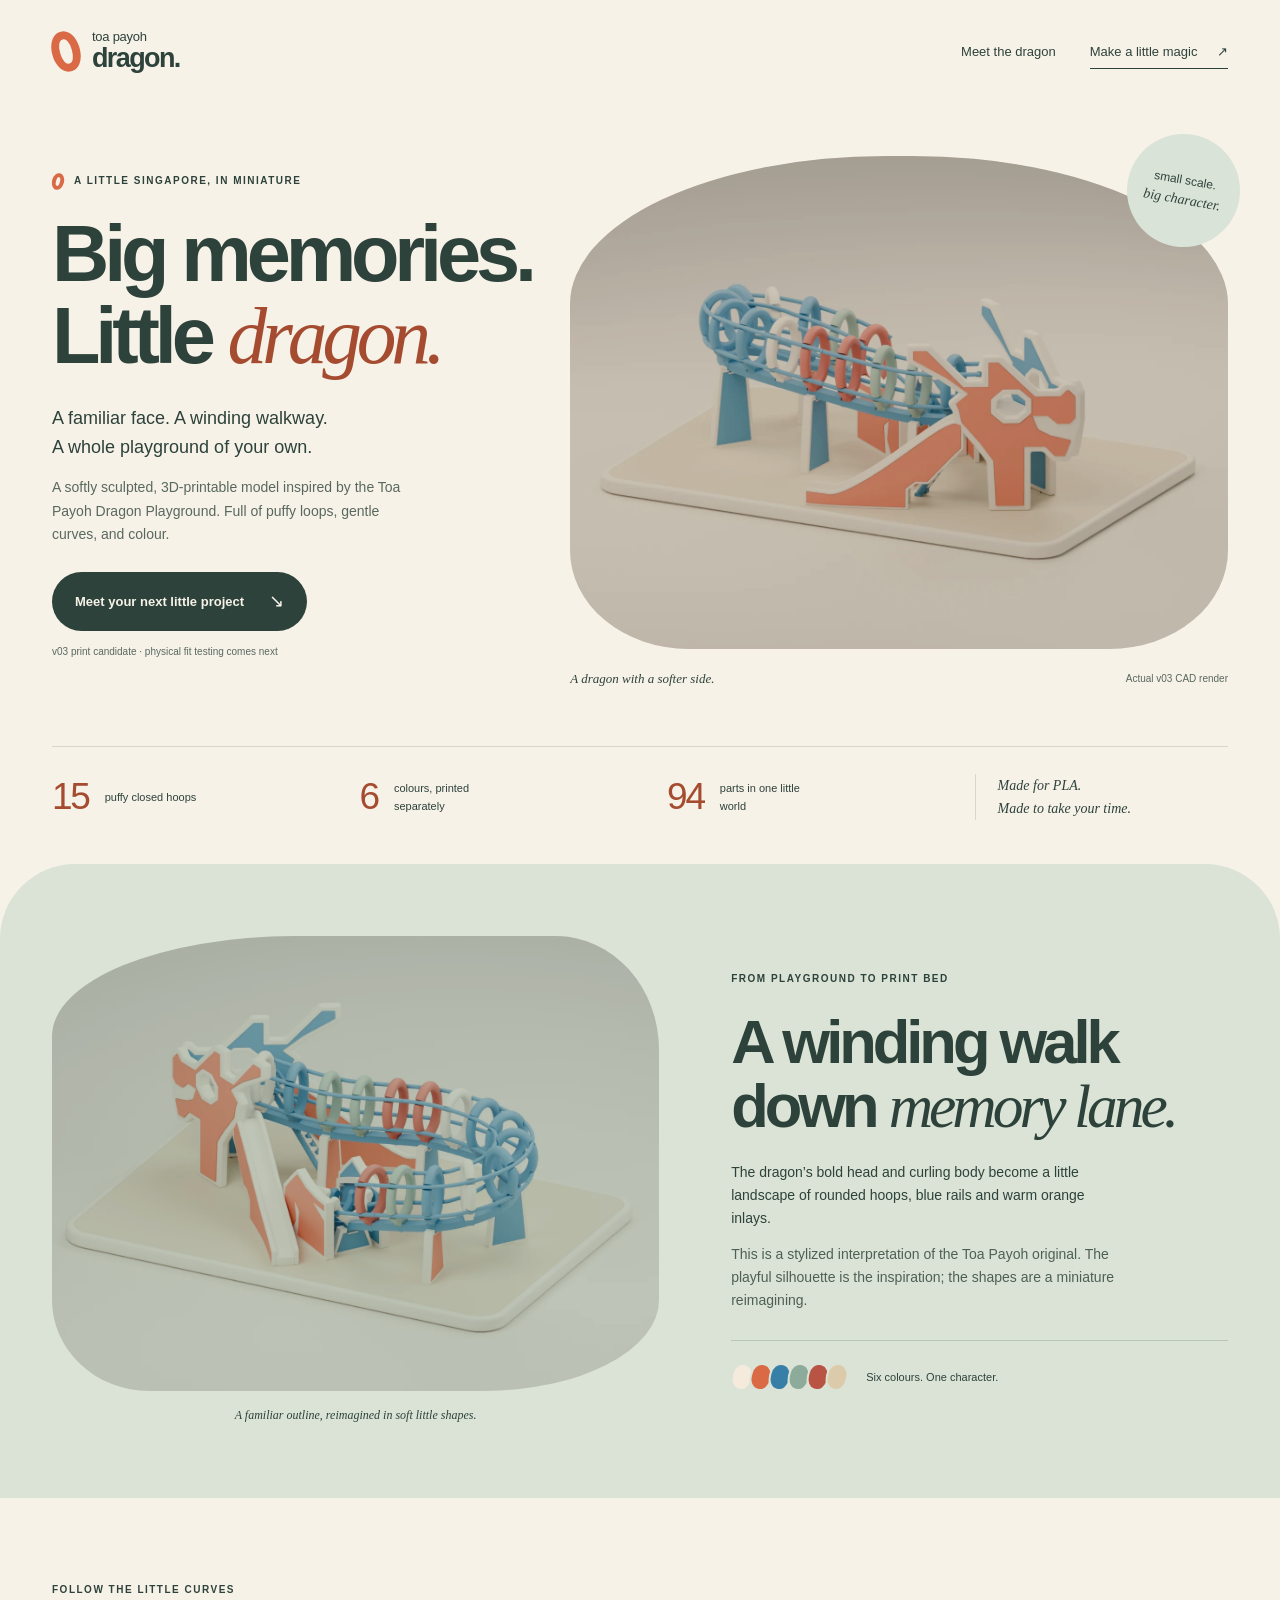
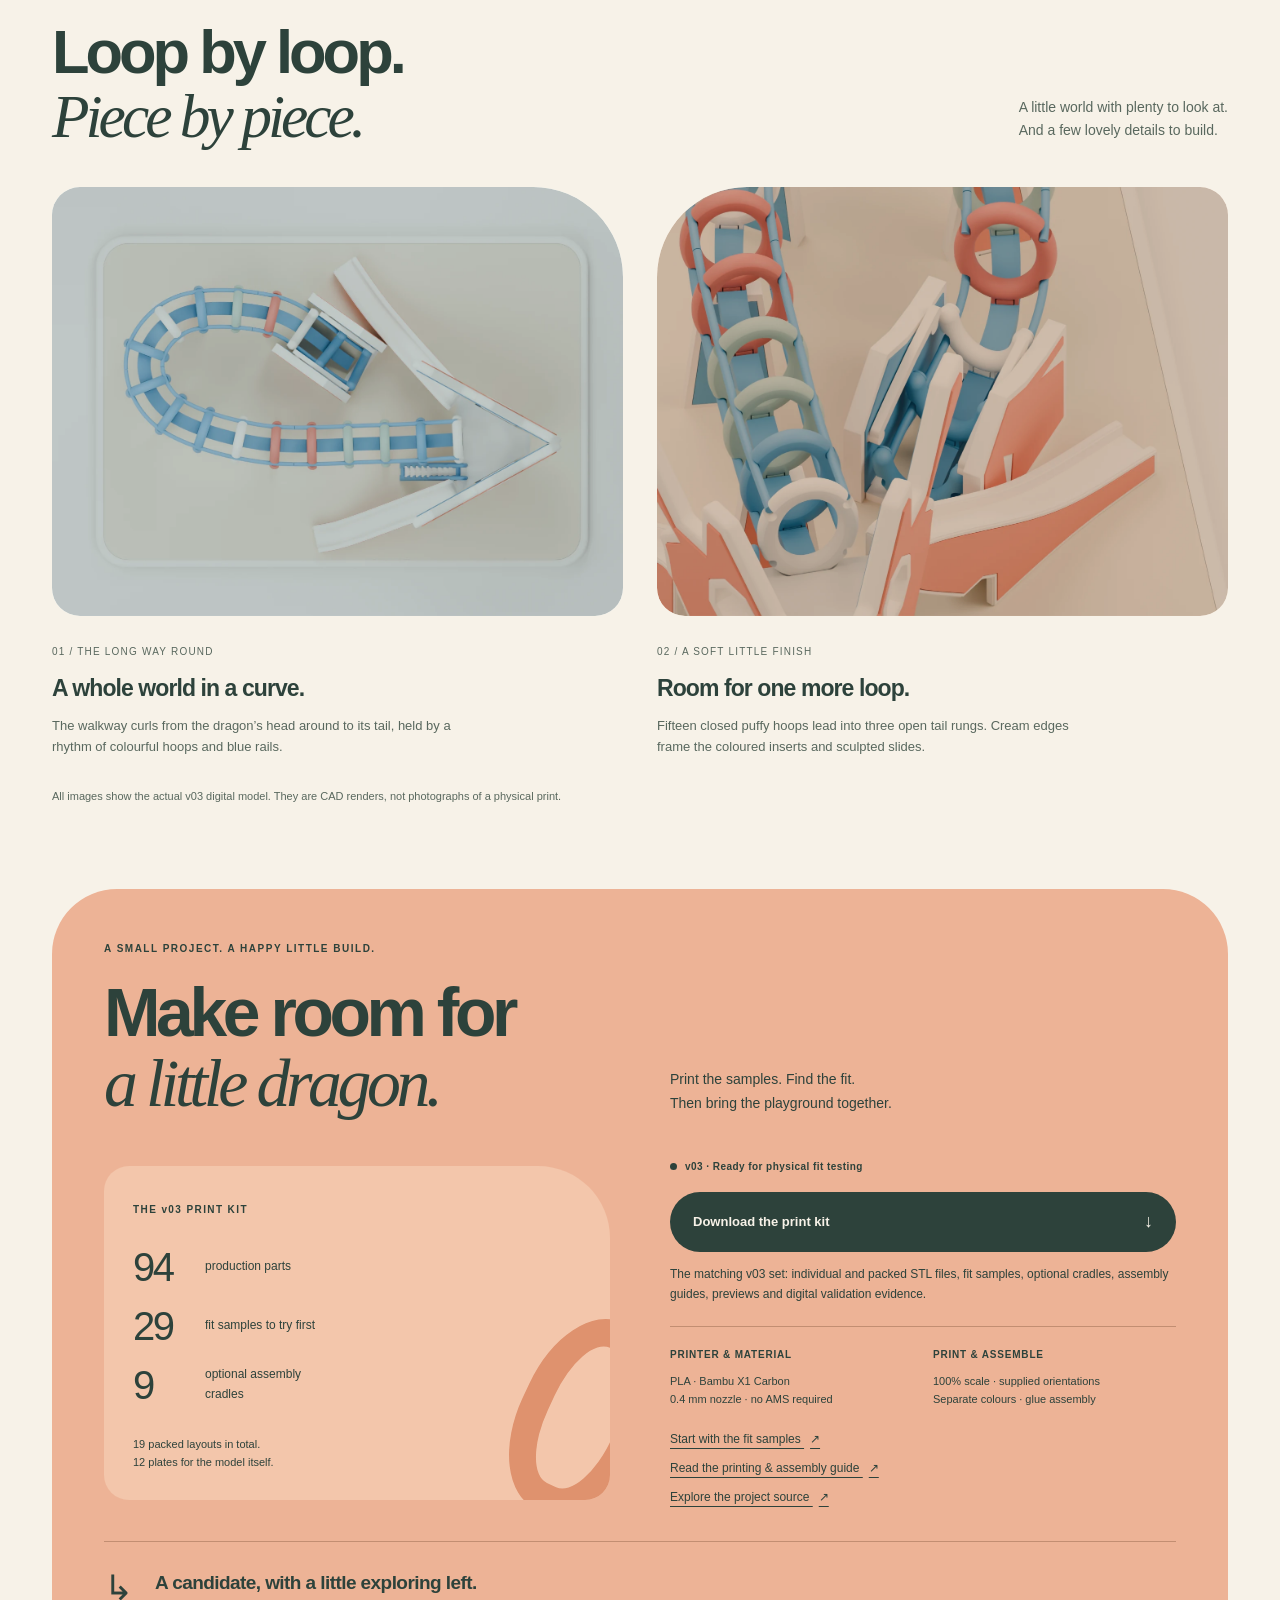
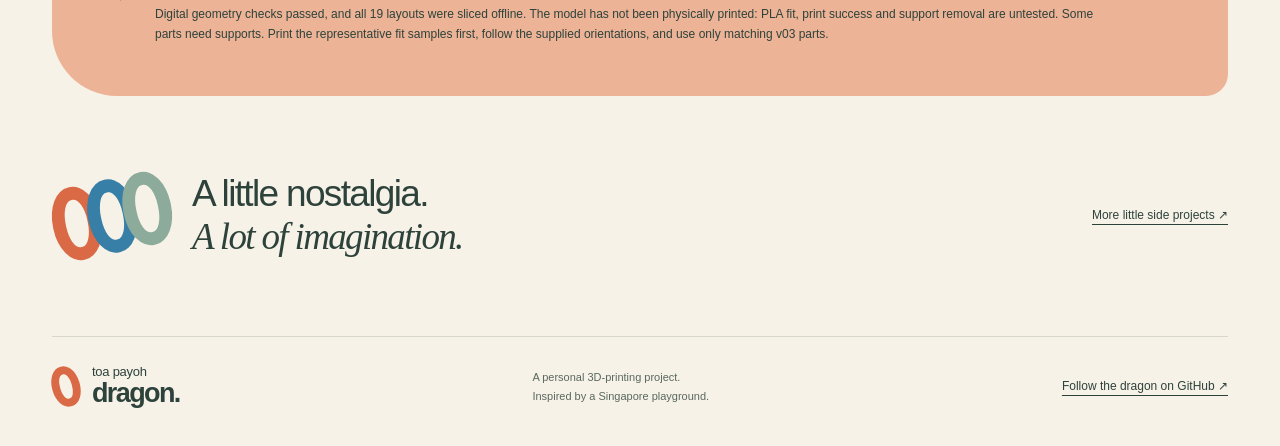
==== site/index.html @ 70fc06ee "Publish curated v03 model and project website Preserve the matching print kit and current editable s" ====
<!doctype html>
<html lang="en">
<head>
  <meta charset="utf-8">
  <meta name="viewport" content="width=device-width, initial-scale=1">
  <meta name="theme-color" content="#f7f2e8">
  <meta name="description" content="A little dragon, a whole playground. Explore a softly sculpted, 3D-printable model inspired by Singapore’s Toa Payoh Dragon Playground. v03 is ready for physical fit testing.">
  <title>Toa Payoh Dragon — A little playground of your own</title>
  <link rel="canonical" href="https://echoz.github.io/ToaPayohDragon/">
  <link rel="stylesheet" href="styles.css">
</head>
<body>
  <a class="skip-link" href="#main">Skip to content</a>
  <header class="site-header wrap">
    <a class="wordmark" href="./" aria-label="Toa Payoh Dragon home"><span class="brand-loop" aria-hidden="true"></span><span>toa payoh<br><strong>dragon.</strong></span></a>
    <nav aria-label="Main navigation"><a href="#story">Meet the dragon</a><a href="#make">Make a little magic <span aria-hidden="true">↗</span></a></nav>
  </header>
  <main id="main">
    <section class="hero wrap" aria-labelledby="hero-title">
      <div class="hero-copy">
        <p class="eyebrow"><span class="small-loop" aria-hidden="true"></span> A little Singapore, in miniature</p>
        <h1 id="hero-title">Big memories.<br>Little <em>dragon.</em></h1>
        <p class="hero-intro">A familiar face. A winding walkway.<br>A whole playground of your own.</p>
        <p class="hero-description">A softly sculpted, 3D-printable model inspired by the Toa Payoh Dragon Playground. Full of puffy loops, gentle curves, and colour.</p>
        <a class="button button-dark" href="#make">Meet your next little project <span aria-hidden="true">↘</span></a>
        <p class="candidate-note">v03 print candidate · physical fit testing comes next</p>
      </div>
      <figure class="hero-visual">
        <div class="hero-frame"><img src="assets/hero.webp" width="1400" height="1050" alt="CAD render of the miniature dragon playground, with an orange dragon head and slide, a blue walkway, and cream, orange and sage hoops" fetchpriority="high"></div>
        <span class="visual-stamp" aria-hidden="true">small scale.<br><em>big character.</em></span>
        <figcaption><span>A dragon with a softer side.</span><span>Actual v03 CAD render</span></figcaption>
      </figure>
    </section>

    <div class="project-facts wrap" aria-label="Project at a glance">
      <p><strong>15</strong><span>puffy closed hoops</span></p>
      <p><strong>6</strong><span>colours, printed separately</span></p>
      <p><strong>94</strong><span>parts in one little world</span></p>
      <p class="fact-note">Made for PLA.<br>Made to take your time.</p>
    </div>

    <section class="story-section" id="story" aria-labelledby="story-title">
      <div class="story-layout wrap">
        <figure class="story-visual"><img src="assets/opposite.webp" width="1400" height="1050" loading="lazy" alt="Opposite CAD view showing the dragon head, two slides and the curved loop walkway on its sand-coloured base"><figcaption>A familiar outline, reimagined in soft little shapes.</figcaption></figure>
        <div class="story-copy"><p class="eyebrow">From playground to print bed</p><h2 id="story-title">A winding walk<br>down <em>memory lane.</em></h2><p>The dragon’s bold head and curling body become a little landscape of rounded hoops, blue rails and warm orange inlays.</p><p>This is a stylized interpretation of the Toa Payoh original. The playful silhouette is the inspiration; the shapes are a miniature reimagining.</p><div class="colour-story"><span class="swatches" role="img" aria-label="Six kit colours: cream, orange, blue, sage, red and sand"><i></i><i></i><i></i><i></i><i></i><i></i></span><span>Six colours. One character.</span></div></div>
      </div>
    </section>

    <section class="details-section wrap" aria-labelledby="details-title">
      <div class="section-heading"><div><p class="eyebrow">Follow the little curves</p><h2 id="details-title">Loop by loop.<br><em>Piece by piece.</em></h2></div><p>A little world with plenty to look at.<br>And a few lovely details to build.</p></div>
      <div class="detail-gallery">
        <figure class="detail-view"><div class="detail-image overhead"><img src="assets/top.webp" width="1400" height="1050" loading="lazy" alt="Top-down CAD view of the complete model, showing its curling blue walkway, dragon head and two slides"></div><figcaption><span class="detail-index">01 / THE LONG WAY ROUND</span><h3>A whole world in a curve.</h3><p>The walkway curls from the dragon’s head around to its tail, held by a rhythm of colourful hoops and blue rails.</p></figcaption></figure>
        <figure class="detail-view"><div class="detail-image tail"><img src="assets/tail_detail.webp" width="1400" height="1050" loading="lazy" alt="CAD close-up of rounded closed hoops transitioning into three low open tail rungs, beside an orange slide"></div><figcaption><span class="detail-index">02 / A SOFT LITTLE FINISH</span><h3>Room for one more loop.</h3><p>Fifteen closed puffy hoops lead into three open tail rungs. Cream edges frame the coloured inserts and sculpted slides.</p></figcaption></figure>
      </div>
      <p class="gallery-note">All images show the actual v03 digital model. They are CAD renders, not photographs of a physical print.</p>
    </section>

    <section class="make-section wrap" id="make" aria-labelledby="make-title">
      <div class="make-heading"><p class="eyebrow">A small project. A happy little build.</p><h2 id="make-title">Make room for<br><em>a little dragon.</em></h2><p>Print the samples. Find the fit.<br>Then bring the playground together.</p></div>
      <div class="make-layout">
        <div class="kit-summary"><span class="kit-edition">THE v03 PRINT KIT</span><dl><div><dt>94</dt><dd>production parts</dd></div><div><dt>29</dt><dd>fit samples to try first</dd></div><div><dt>9</dt><dd>optional assembly cradles</dd></div></dl><p>19 packed layouts in total.<br>12 plates for the model itself.</p><div class="kit-loop" aria-hidden="true"></div></div>
        <div class="downloads"><p class="release-label"><span class="status-dot" aria-hidden="true"></span> v03 · Ready for physical fit testing</p><a class="button button-dark download" href="https://github.com/echoz/ToaPayohDragon/raw/refs/heads/main/exports/dragon-pla-kit-v03.zip">Download the print kit <span aria-hidden="true">↓</span></a><p class="download-description">The matching v03 set: individual and packed STL files, fit samples, optional cradles, assembly guides, previews and digital validation evidence.</p><div class="print-facts"><p><strong>Printer &amp; material</strong><span>PLA · Bambu X1 Carbon<br>0.4 mm nozzle · no AMS required</span></p><p><strong>Print &amp; assemble</strong><span>100% scale · supplied orientations<br>Separate colours · glue assembly</span></p></div><div class="guide-links"><a href="https://github.com/echoz/ToaPayohDragon/blob/main/exports/dragon-pla-kit-v03/FIT-TESTS.md">Start with the fit samples <span aria-hidden="true">↗</span></a><a href="https://github.com/echoz/ToaPayohDragon/blob/main/exports/dragon-pla-kit-v03/README.md">Read the printing &amp; assembly guide <span aria-hidden="true">↗</span></a><a href="https://github.com/echoz/ToaPayohDragon">Explore the project source <span aria-hidden="true">↗</span></a></div></div>
      </div>
      <aside class="fit-note" aria-labelledby="fit-title"><span aria-hidden="true">↳</span><div><h3 id="fit-title">A candidate, with a little exploring left.</h3><p>Digital geometry checks passed, and all 19 layouts were sliced offline. The model has not been physically printed: PLA fit, print success and support removal are untested. Some parts need supports. Print the representative fit samples first, follow the supplied orientations, and use only matching v03 parts.</p></div></aside>
    </section>

    <section class="closing wrap" aria-label="More projects"><div class="closing-loops" aria-hidden="true"><i></i><i></i><i></i></div><p>A little nostalgia.<br><em>A lot of imagination.</em></p><a href="https://echoz.github.io/side-projects/">More little side projects <span aria-hidden="true">↗</span></a></section>
  </main>
  <footer class="site-footer wrap"><a class="wordmark" href="./"><span class="brand-loop" aria-hidden="true"></span><span>toa payoh<br><strong>dragon.</strong></span></a><p>A personal 3D-printing project.<br>Inspired by a Singapore playground.</p><a href="https://github.com/echoz/ToaPayohDragon">Follow the dragon on GitHub <span aria-hidden="true">↗</span></a></footer>
</body>
</html>
---- site/styles.css ----
:root {
  --cream: #f7f2e8;
  --ink: #2d423b;
  --muted: #59685e;
  --orange: #da6946;
  --blue: #387fa7;
  --sage: #8dab9b;
  --red: #b95343;
  --sand: #dccbaa;
  --line: #d7d8c9;
  --rounded: ui-rounded, 'Arial Rounded MT Bold', 'Trebuchet MS', sans-serif;
  --body: 'Trebuchet MS', Arial, sans-serif;
}
* { box-sizing: border-box; }
html { scroll-behavior: smooth; scroll-padding-top: 28px; }
body { margin: 0; background: var(--cream); color: var(--ink); font-family: var(--body); font-size: 16px; line-height: 1.65; }
a { color: inherit; text-decoration-thickness: 1px; text-underline-offset: 5px; }
a:hover { text-decoration-thickness: 2px; }
a:focus-visible { outline: 3px solid #234f71; outline-offset: 6px; }
img { display: block; width: 100%; height: auto; }
figure, p, h1, h2, h3, dl, dd { margin: 0; }
h1, h2, h3, .wordmark { font-family: var(--rounded); }
h1, h2 { font-weight: 600; letter-spacing: -.065em; line-height: 1.04; }
h2 { font-size: clamp(40px, 4.8vw, 64px); }
em { font-family: Georgia, 'Times New Roman', serif; font-weight: 400; }
.wrap { width: min(1280px, calc(100% - 104px)); margin-inline: auto; }
.skip-link { position: absolute; top: 12px; left: 12px; padding: 10px 18px; background: var(--ink); color: white; z-index: 10; transform: translateY(-160%); }
.skip-link:focus { transform: translateY(0); }
.site-header { display: flex; justify-content: space-between; align-items: center; padding-block: 30px; }
.wordmark { display: inline-flex; gap: 12px; align-items: center; text-decoration: none; font-size: 13px; line-height: 1.1; letter-spacing: -.02em; }
.wordmark strong { font-size: 27px; letter-spacing: -.06em; }
.brand-loop { width: 28px; height: 41px; border: 8px solid var(--orange); border-radius: 48%; transform: rotate(-16deg); }
.site-header nav { display: flex; gap: 34px; align-items: center; font-size: 13px; }
.site-header nav a { text-decoration: none; }
.site-header nav a:last-child { border-bottom: 1px solid var(--ink); padding-block: 6px; }
.site-header nav span { margin-left: 16px; }
.hero { display: grid; grid-template-columns: .86fr 1.14fr; gap: 22px; align-items: center; padding-block: 40px 56px; }
.eyebrow { display: flex; gap: 10px; align-items: center; font-size: 10px; font-weight: 700; text-transform: uppercase; letter-spacing: .15em; }
.small-loop { width: 12px; height: 17px; border: 4px solid var(--orange); border-radius: 50%; transform: rotate(15deg); }
.hero h1 { font-size: clamp(52px, 6.2vw, 86px); margin-top: 23px; }
.hero h1 em { color: #a54b30; }
.hero-intro { margin-top: 26px; font-size: 18px; line-height: 1.6; }
.hero-description { font-size: 14px; color: var(--muted); margin-top: 15px; max-width: 365px; }
.button { display: inline-flex; justify-content: space-between; align-items: center; gap: 25px; min-height: 55px; border-radius: 50px; padding: 15px 23px; font-size: 13px; font-weight: 700; text-decoration: none; transition: transform .2s, background .2s; }
.button-dark { background: var(--ink); color: var(--cream); }
.button-dark:hover { background: #405d50; transform: translateY(-2px); }
.button span { font-size: 18px; font-weight: 400; }
.hero .button { margin-top: 26px; }
.candidate-note { font-size: 10px; color: var(--muted); margin-top: 13px; }
.hero-visual { position: relative; padding-top: 12px; }
.hero-frame { border-radius: 48% 48% 18% 18% / 30% 30% 20% 20%; overflow: hidden; background: #e8e0d2; }
.hero-frame img { mix-blend-mode: multiply; }
.visual-stamp { display: grid; align-content: center; position: absolute; width: 113px; height: 113px; right: -12px; top: -10px; background: #d9e3d7; border-radius: 50%; text-align: center; font-size: 12px; line-height: 1.5; transform: rotate(10deg); }
.visual-stamp em { font-size: 14px; }
.hero-visual figcaption { display: flex; justify-content: space-between; align-items: center; gap: 12px; font-size: 10px; color: var(--muted); margin-top: 19px; }
.hero-visual figcaption span:first-child { font-family: Georgia, serif; font-style: italic; font-size: 13px; color: var(--ink); }
.project-facts { display: grid; grid-template-columns: repeat(3, 1fr) .9fr; gap: 26px; border-top: 1px solid var(--line); padding-block: 27px 44px; align-items: center; }
.project-facts p { display: flex; align-items: center; gap: 16px; }
.project-facts strong { font-size: 37px; line-height: 1; font-weight: 400; letter-spacing: -.06em; color: #a54b30; }
.project-facts span { font-size: 11px; max-width: 95px; }
.project-facts .fact-note { font-family: Georgia, serif; font-style: italic; font-size: 14px; padding-left: 22px; border-left: 1px solid var(--line); }
.story-section { background: #dae3d6; padding-block: 72px; border-radius: 75px 75px 0 0; }
.story-layout { display: grid; grid-template-columns: 1.1fr .9fr; gap: 72px; align-items: center; }
.story-visual img { border-radius: 40% 17% 29% 16% / 22% 25% 20% 20%; mix-blend-mode: multiply; }
.story-visual figcaption { font-family: Georgia, serif; font-style: italic; font-size: 12px; margin-top: 15px; text-align: center; }
.story-copy h2 { margin-top: 23px; }
.story-copy > p:not(.eyebrow) { font-size: 14px; margin-top: 22px; max-width: 390px; }
.story-copy > p + p:not(.eyebrow) { margin-top: 13px; color: #4e6055; }
.colour-story { border-top: 1px solid #b6c5b4; margin-top: 28px; padding-top: 22px; display: flex; align-items: center; gap: 18px; }
.colour-story > span:last-child { font-size: 11px; }
.swatches { display: flex; padding-left: 3px; }
.swatches i { display: block; width: 22px; height: 28px; border-radius: 45%; background: #f4ebdd; margin-left: -3px; border: 2px solid #dae3d6; transform: rotate(14deg); }
.swatches i:nth-child(2) { background: var(--orange); }
.swatches i:nth-child(3) { background: var(--blue); }
.swatches i:nth-child(4) { background: var(--sage); }
.swatches i:nth-child(5) { background: var(--red); }
.swatches i:nth-child(6) { background: var(--sand); }
.details-section { padding-block: 84px; }
.section-heading { display: flex; justify-content: space-between; align-items: end; gap: 40px; }
.section-heading h2 { margin-top: 21px; }
.section-heading > p { font-size: 14px; color: var(--muted); padding-bottom: 6px; }
.detail-gallery { display: grid; grid-template-columns: 1fr 1fr; gap: 34px; margin-top: 39px; }
.detail-image { overflow: hidden; background: #dce7e8; border-radius: 28px 90px 28px 28px; }
.detail-image img { mix-blend-mode: multiply; }
.detail-image.tail { background: #ecd9c9; border-radius: 90px 28px 28px 28px; }
.detail-view figcaption { padding-top: 21px; }
.detail-index { color: var(--muted); font-size: 10px; letter-spacing: .12em; }
.detail-view h3 { font-size: 23px; letter-spacing: -.04em; margin-top: 7px; }
.detail-view p { font-size: 13px; color: var(--muted); margin-top: 7px; max-width: 440px; }
.gallery-note { font-size: 11px; color: var(--muted); margin-top: 29px; }
.make-section { background: #edb396; border-radius: 65px 65px 22px 65px; padding: 52px; }
.make-heading { display: grid; grid-template-columns: 1fr 1fr; align-items: end; gap: 20px 60px; }
.make-heading .eyebrow { grid-column: 1 / -1; }
.make-heading h2 { font-size: clamp(44px, 5.3vw, 69px); }
.make-heading > p:last-child { font-size: 14px; padding-bottom: 5px; }
.make-layout { display: grid; grid-template-columns: 1fr 1fr; gap: 60px; margin-top: 39px; align-items: center; }
.kit-summary { position: relative; overflow: hidden; padding: 29px; background: #f3c6ab; border-radius: 25px 72px 25px 25px; }
.kit-edition { font-size: 10px; letter-spacing: .14em; font-weight: 700; }
.kit-summary dl { position: relative; z-index: 1; margin-top: 22px; }
.kit-summary dl div { display: flex; align-items: center; gap: 18px; margin-top: 11px; }
.kit-summary dt { font-size: 40px; width: 54px; line-height: 1.2; letter-spacing: -.06em; }
.kit-summary dd { font-size: 12px; max-width: 125px; }
.kit-summary > p { position: relative; z-index: 1; margin-top: 26px; font-size: 11px; }
.kit-loop { position: absolute; width: 126px; height: 205px; right: -36px; bottom: -20px; border: 28px solid #df926e; border-radius: 46%; transform: rotate(25deg); }
.release-label { display: flex; gap: 8px; align-items: center; font-size: 10px; letter-spacing: .045em; font-weight: 700; }
.status-dot { display: inline-block; flex: none; width: 7px; height: 7px; background: var(--ink); border-radius: 50%; }
.download { width: 100%; margin-top: 17px; }
.download-description { font-size: 12px; margin-top: 13px; }
.print-facts { display: grid; grid-template-columns: 1fr 1fr; gap: 20px; border-top: 1px solid #c28e72; padding-top: 20px; margin-top: 22px; }
.print-facts strong { display: block; font-size: 10px; text-transform: uppercase; letter-spacing: .08em; }
.print-facts span { display: block; font-size: 11px; margin-top: 8px; }
.guide-links { display: flex; flex-direction: column; align-items: flex-start; gap: 9px; margin-top: 22px; font-size: 12px; }
.guide-links span { margin-left: 6px; }
.fit-note { display: flex; gap: 22px; margin-top: 33px; border-top: 1px solid #c28e72; padding-top: 25px; }
.fit-note > span { font-size: 35px; line-height: 1.2; }
.fit-note h3 { font-size: 19px; letter-spacing: -.03em; }
.fit-note p { font-size: 12px; margin-top: 7px; max-width: 950px; }
.closing { position: relative; display: flex; align-items: center; justify-content: space-between; gap: 35px; padding-block: 77px; padding-left: 140px; }
.closing p { font-family: var(--rounded); font-size: 37px; line-height: 1.15; letter-spacing: -.045em; }
.closing > a { font-size: 12px; }
.closing-loops { position: absolute; left: 0; top: 50%; transform: translateY(-50%) rotate(-12deg); display: flex; }
.closing-loops i { display: block; width: 48px; height: 74px; border: 13px solid var(--blue); border-radius: 48%; margin-left: -12px; }
.closing-loops i:first-child { margin-left: 0; border-color: var(--orange); }
.closing-loops i:last-child { border-color: var(--sage); }
.site-footer { display: flex; justify-content: space-between; align-items: center; gap: 30px; border-top: 1px solid var(--line); padding-block: 28px 37px; }
.site-footer p { font-size: 11px; color: var(--muted); }
.site-footer > a:last-child { font-size: 12px; }
@media (min-width: 1500px) { .hero { padding-block: 55px 68px; } }
@media (max-width: 1080px) {
  .wrap { width: calc(100% - 64px); }
  .hero { grid-template-columns: .95fr 1.05fr; gap: 24px; }
  .hero h1 { font-size: 61px; }
  .hero-intro { font-size: 16px; }
  .visual-stamp { width: 90px; height: 90px; font-size: 10px; right: -8px; top: -18px; }
  .visual-stamp em { font-size: 12px; }
  .story-layout { gap: 36px; }
  .story-copy h2 { font-size: 46px; }
  .project-facts { gap: 20px; }
  .project-facts p { gap: 11px; }
  .project-facts strong { font-size: 32px; }
  .project-facts .fact-note { padding-left: 16px; font-size: 12px; }
  .make-section { padding: 38px; }
  .make-layout { gap: 32px; }
  .print-facts { gap: 12px; }
  .print-facts span { font-size: 10px; }
  .closing { padding-left: 120px; }
  .closing p { font-size: 32px; }
}
@media (max-width: 760px) {
  .wrap { width: calc(100% - 40px); }
  .site-header { padding-block: 23px; }
  .site-header nav { font-size: 11px; }
  .site-header nav a:first-child { display: none; }
  .site-header nav span { margin-left: 7px; }
  .wordmark { gap: 9px; font-size: 11px; }
  .wordmark strong { font-size: 24px; }
  .brand-loop { width: 25px; height: 36px; border-width: 7px; }
  .hero { grid-template-columns: 1fr; padding-block: 28px 32px; gap: 35px; }
  .eyebrow { font-size: 9px; letter-spacing: .12em; }
  .hero h1 { font-size: clamp(52px, 11vw, 76px); margin-top: 21px; }
  .hero-intro { font-size: 17px; margin-top: 23px; }
  .hero-description { max-width: 450px; }
  .hero .button { margin-top: 23px; }
  .candidate-note { font-size: 10px; }
  .hero-visual { max-width: 600px; justify-self: center; width: 100%; }
  .visual-stamp { top: 0; right: 0; }
  .hero-visual figcaption { font-size: 9px; gap: 10px; }
  .hero-visual figcaption span:first-child { font-size: 12px; }
  .project-facts { grid-template-columns: 1fr 1fr; gap: 24px 16px; padding-block: 26px 34px; }
  .project-facts strong { width: 44px; font-size: 36px; }
  .project-facts span { max-width: 105px; font-size: 11px; }
  .project-facts .fact-note { padding-left: 0; border-left: 0; font-size: 13px; }
  .story-section { border-radius: 45px 45px 0 0; padding-block: 42px; }
  .story-layout { grid-template-columns: 1fr; gap: 29px; }
  .story-copy { grid-row: 1; }
  .story-copy h2 { font-size: clamp(39px, 8.6vw, 57px); margin-top: 19px; }
  .story-copy > p:not(.eyebrow) { max-width: 530px; }
  .colour-story { margin-top: 23px; padding-top: 18px; }
  .story-visual { max-width: 600px; }
  .details-section { padding-block: 51px; }
  .section-heading { display: block; }
  .section-heading h2 { font-size: 47px; margin-top: 19px; }
  .section-heading > p { margin-top: 20px; font-size: 13px; }
  .detail-gallery { grid-template-columns: 1fr; margin-top: 28px; gap: 31px; }
  .detail-view h3 { font-size: 22px; }
  .detail-view p { max-width: 550px; }
  .gallery-note { font-size: 10px; margin-top: 25px; }
  .make-section { padding: 30px 24px; border-radius: 40px 40px 15px 40px; }
  .make-heading { grid-template-columns: 1fr; gap: 17px; }
  .make-heading h2 { font-size: clamp(40px, 8.6vw, 59px); }
  .make-heading > p:last-child { font-size: 13px; }
  .make-layout { grid-template-columns: 1fr; gap: 27px; margin-top: 26px; }
  .kit-summary { padding: 23px; }
  .kit-summary dl { display: grid; grid-template-columns: repeat(3, 1fr); gap: 10px; margin-top: 18px; }
  .kit-summary dl div { display: block; margin-top: 0; }
  .kit-summary dt { font-size: 35px; }
  .kit-summary dd { font-size: 10px; margin-top: 6px; max-width: 95px; }
  .kit-summary > p { margin-top: 20px; }
  .kit-loop { width: 100px; height: 150px; border-width: 23px; }
  .print-facts span { font-size: 11px; }
  .fit-note { gap: 13px; margin-top: 27px; padding-top: 22px; }
  .fit-note > span { font-size: 28px; }
  .fit-note h3 { font-size: 17px; }
  .fit-note p { font-size: 11px; }
  .closing { display: block; padding-block: 47px; padding-left: 0; }
  .closing-loops { position: static; transform: rotate(-12deg); margin: 0 0 27px 10px; }
  .closing-loops i { width: 35px; height: 52px; border-width: 10px; margin-left: -9px; }
  .closing p { font-size: 34px; }
  .closing > a { display: inline-block; margin-top: 23px; }
  .site-footer { display: grid; grid-template-columns: 1fr 1fr; gap: 24px 14px; padding-block: 27px; }
  .site-footer p { text-align: right; font-size: 10px; }
  .site-footer > a:last-child { grid-column: 1 / -1; font-size: 11px; }
}
@media (max-width: 360px) {
  .wrap { width: calc(100% - 32px); }
  .site-header nav { font-size: 10px; }
  .hero h1 { font-size: 49px; }
  .hero-visual figcaption { display: block; }
  .hero-visual figcaption span { display: block; margin-top: 3px; }
  .make-section { padding: 27px 20px; }
  .kit-summary { padding: 20px; }
  .print-facts { grid-template-columns: 1fr; gap: 17px; }
  .release-label { font-size: 9px; }
  .download { font-size: 12px; padding-inline: 19px; }
}
@media (prefers-reduced-motion: reduce) {
  html { scroll-behavior: auto; }
  .button { transition: none; }
  .button-dark:hover { transform: none; }
}
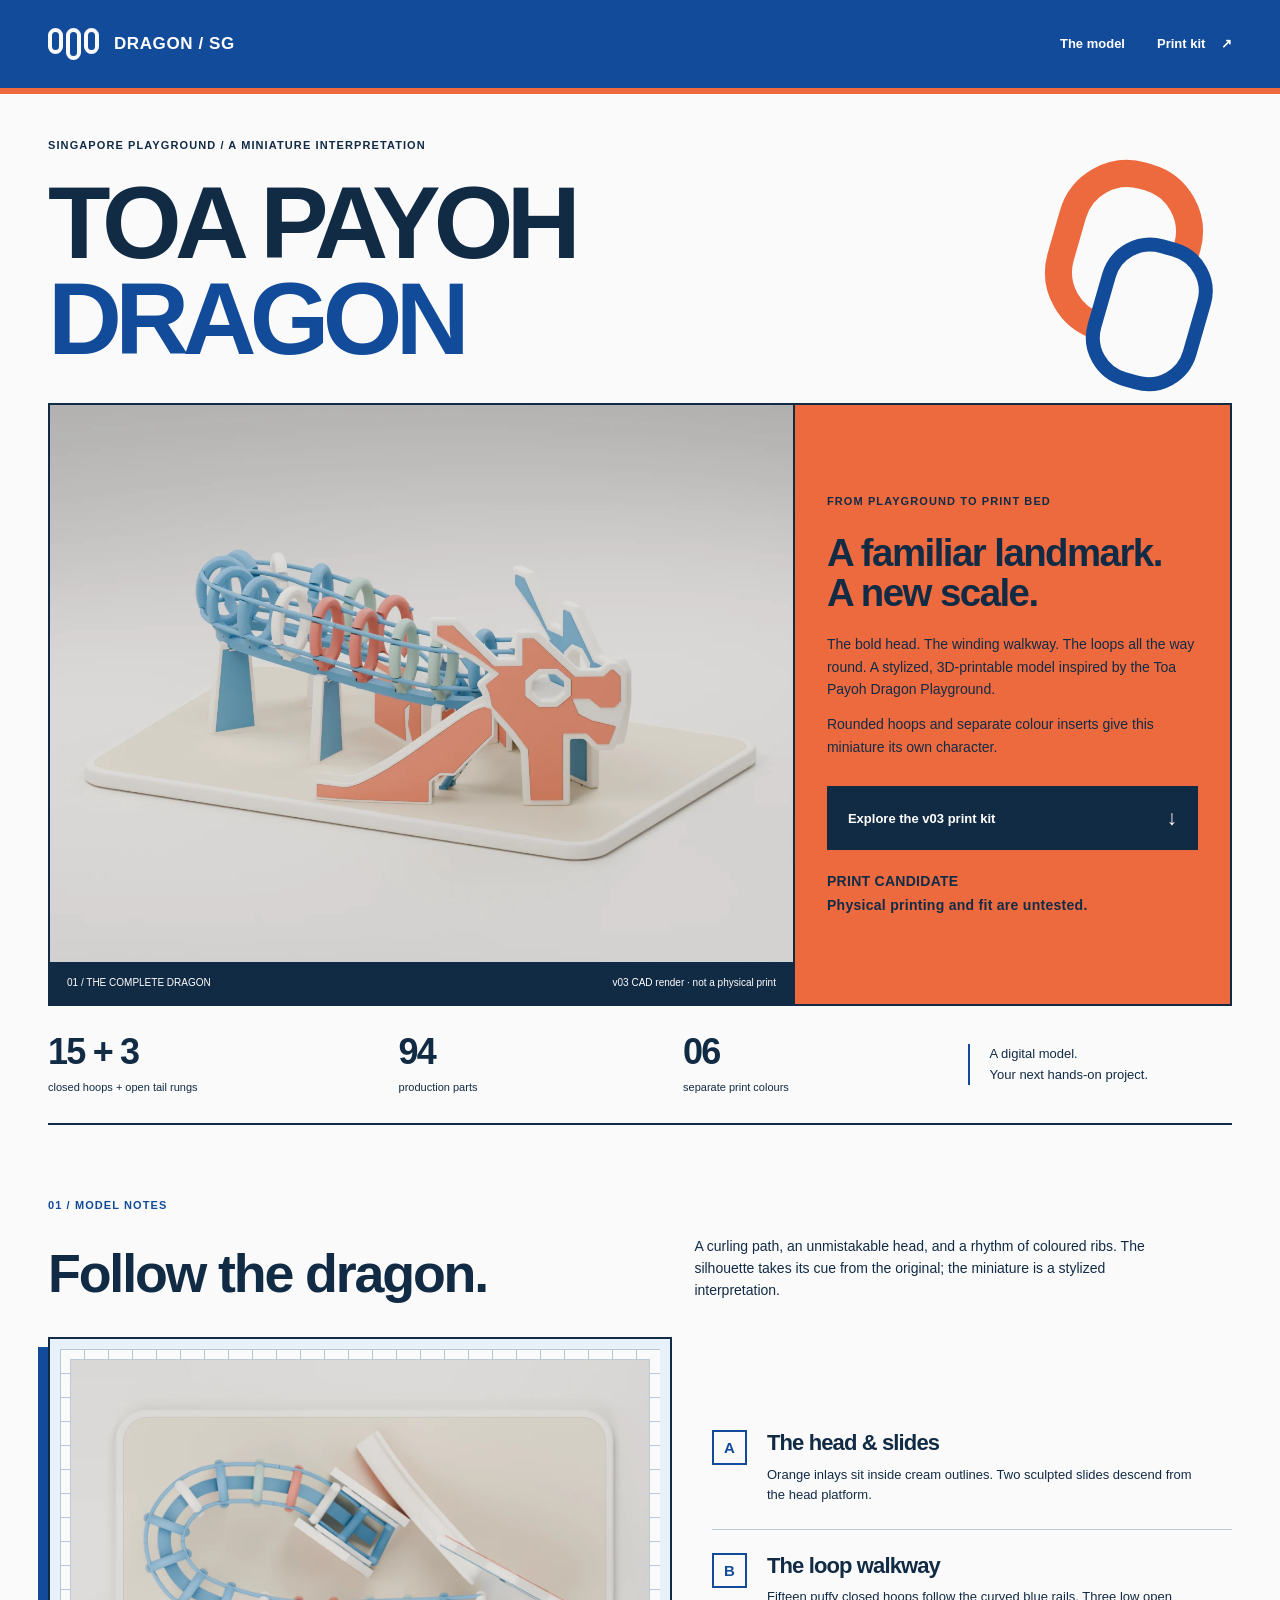
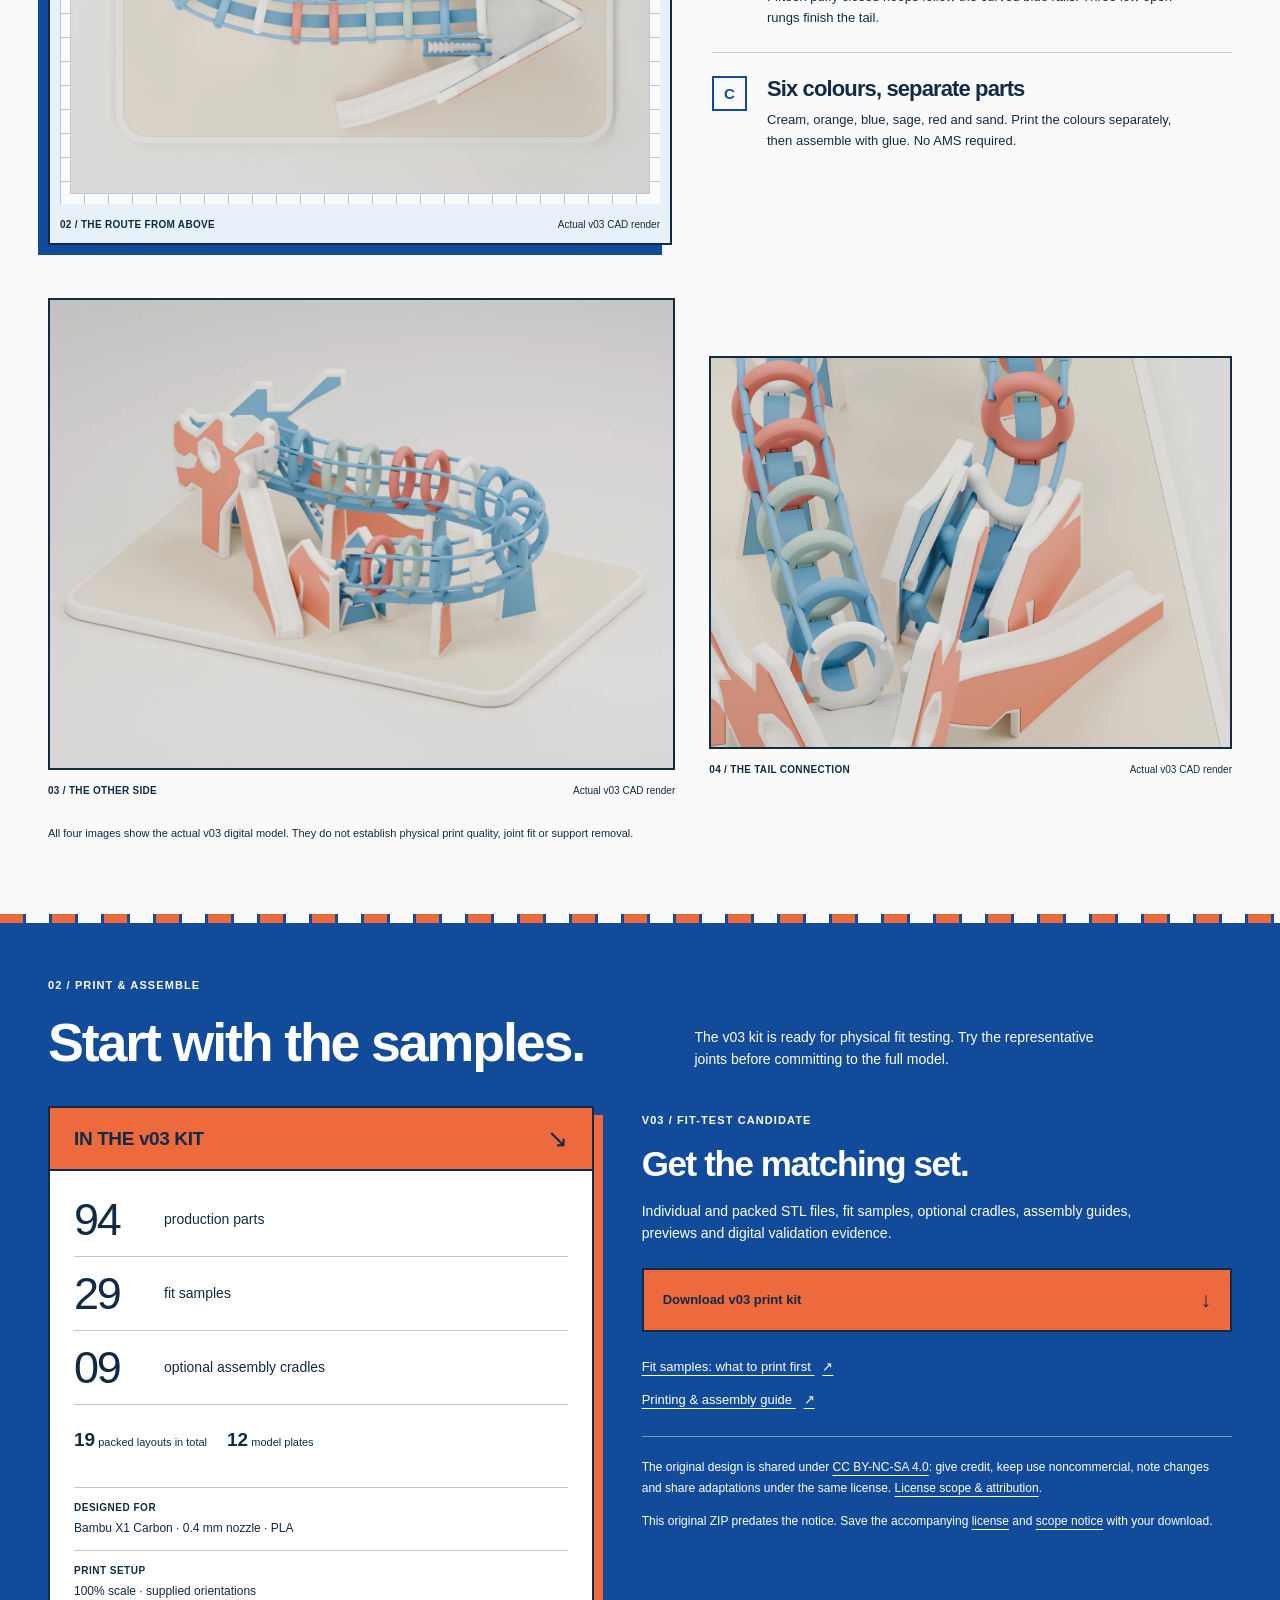
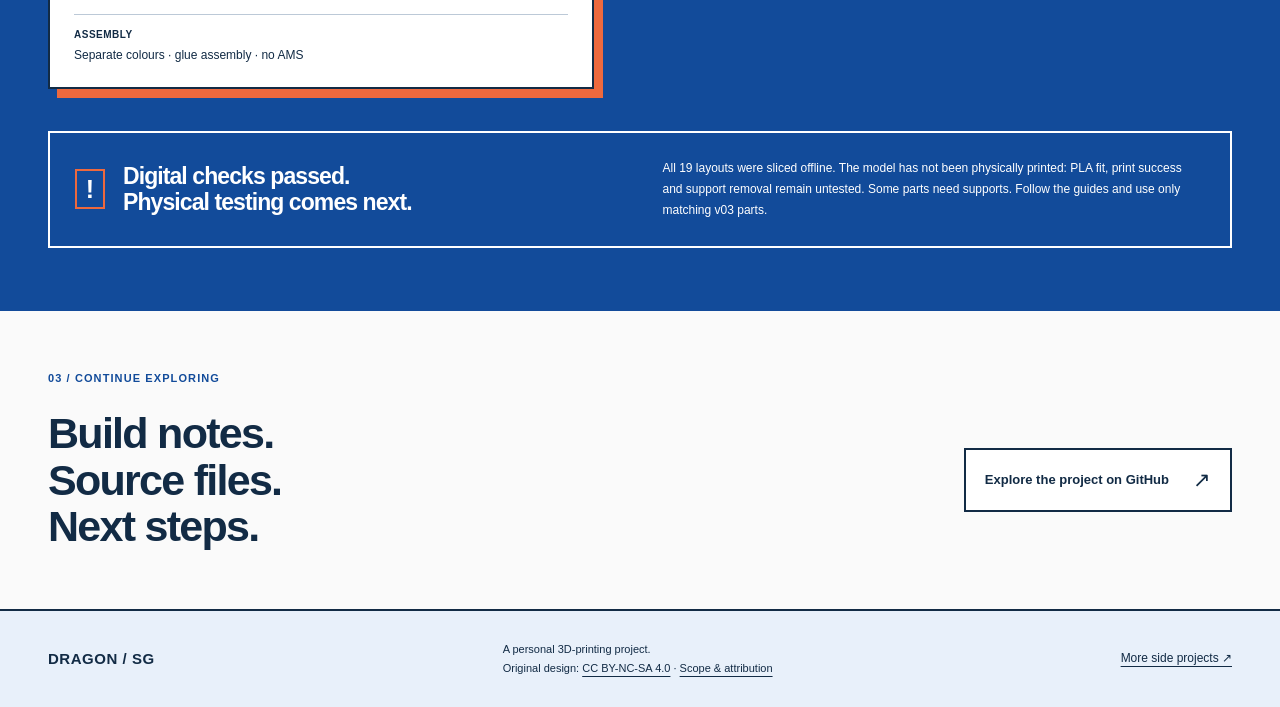
==== commit 00c6ca50: "Give Dragon a playground identity and Perch's design license Co-authored-by: Codex <codex@openai.com" ====
--- a/site/index.html
+++ b/site/index.html
@@ -3,69 +3,50 @@
 <head>
   <meta charset="utf-8">
   <meta name="viewport" content="width=device-width, initial-scale=1">
-  <meta name="theme-color" content="#f7f2e8">
-  <meta name="description" content="A little dragon, a whole playground. Explore a softly sculpted, 3D-printable model inspired by Singapore’s Toa Payoh Dragon Playground. v03 is ready for physical fit testing.">
-  <title>Toa Payoh Dragon — A little playground of your own</title>
+  <meta name="theme-color" content="#124b9a">
+  <meta name="description" content="Toa Payoh Dragon: a 3D-printable miniature inspired by Singapore’s dragon playground. Explore the actual v03 CAD model and download the candidate kit for physical fit testing.">
+  <title>Toa Payoh Dragon — The playground, in miniature</title>
   <link rel="canonical" href="https://echoz.github.io/ToaPayohDragon/">
   <link rel="stylesheet" href="styles.css">
 </head>
 <body>
   <a class="skip-link" href="#main">Skip to content</a>
-  <header class="site-header wrap">
-    <a class="wordmark" href="./" aria-label="Toa Payoh Dragon home"><span class="brand-loop" aria-hidden="true"></span><span>toa payoh<br><strong>dragon.</strong></span></a>
-    <nav aria-label="Main navigation"><a href="#story">Meet the dragon</a><a href="#make">Make a little magic <span aria-hidden="true">↗</span></a></nav>
+  <header class="site-header">
+    <div class="wrap header-inner">
+      <a class="wordmark" href="./" aria-label="Toa Payoh Dragon home"><span class="brand-ribs" aria-hidden="true"><i></i><i></i><i></i></span> DRAGON / SG</a>
+      <nav aria-label="Main navigation"><a href="#model">The model</a><a href="#print">Print kit <span aria-hidden="true">↗</span></a></nav>
+    </div>
   </header>
   <main id="main">
     <section class="hero wrap" aria-labelledby="hero-title">
-      <div class="hero-copy">
-        <p class="eyebrow"><span class="small-loop" aria-hidden="true"></span> A little Singapore, in miniature</p>
-        <h1 id="hero-title">Big memories.<br>Little <em>dragon.</em></h1>
-        <p class="hero-intro">A familiar face. A winding walkway.<br>A whole playground of your own.</p>
-        <p class="hero-description">A softly sculpted, 3D-printable model inspired by the Toa Payoh Dragon Playground. Full of puffy loops, gentle curves, and colour.</p>
-        <a class="button button-dark" href="#make">Meet your next little project <span aria-hidden="true">↘</span></a>
-        <p class="candidate-note">v03 print candidate · physical fit testing comes next</p>
+      <div class="title-board"><div><p class="eyebrow">Singapore playground / A miniature interpretation</p><h1 id="hero-title">TOA PAYOH<br><span>DRAGON</span></h1></div><div class="title-loop" aria-hidden="true"></div></div>
+      <div class="hero-layout">
+        <figure class="hero-view"><img src="assets/hero.webp" width="1400" height="1050" alt="Actual CAD render of the miniature dragon playground with an orange dragon head and slide, blue rails and a curved body of colourful hoops" fetchpriority="high"><figcaption><span>01 / THE COMPLETE DRAGON</span><span>v03 CAD render · not a physical print</span></figcaption></figure>
+        <div class="intro-board"><p class="eyebrow">From playground to print bed</p><h2>A familiar landmark.<br>A new scale.</h2><p>The bold head. The winding walkway. The loops all the way round. A stylized, 3D-printable model inspired by the Toa Payoh Dragon Playground.</p><p>Rounded hoops and separate colour inserts give this miniature its own character.</p><a class="button button-ink" href="#print">Explore the v03 print kit <span aria-hidden="true">↓</span></a><p class="candidate-label">PRINT CANDIDATE<br>Physical printing and fit are untested.</p></div>
       </div>
-      <figure class="hero-visual">
-        <div class="hero-frame"><img src="assets/hero.webp" width="1400" height="1050" alt="CAD render of the miniature dragon playground, with an orange dragon head and slide, a blue walkway, and cream, orange and sage hoops" fetchpriority="high"></div>
-        <span class="visual-stamp" aria-hidden="true">small scale.<br><em>big character.</em></span>
-        <figcaption><span>A dragon with a softer side.</span><span>Actual v03 CAD render</span></figcaption>
-      </figure>
+      <div class="facts-strip" aria-label="Model at a glance"><p><strong>15 + 3</strong><span>closed hoops + open tail rungs</span></p><p><strong>94</strong><span>production parts</span></p><p><strong>06</strong><span>separate print colours</span></p><p class="facts-caption">A digital model.<br>Your next hands-on project.</p></div>
     </section>
 
-    <div class="project-facts wrap" aria-label="Project at a glance">
-      <p><strong>15</strong><span>puffy closed hoops</span></p>
-      <p><strong>6</strong><span>colours, printed separately</span></p>
-      <p><strong>94</strong><span>parts in one little world</span></p>
-      <p class="fact-note">Made for PLA.<br>Made to take your time.</p>
-    </div>
+    <section class="model-section wrap" id="model" aria-labelledby="model-title">
+      <div class="section-heading"><p class="section-number">01 / MODEL NOTES</p><h2 id="model-title">Follow the dragon.</h2><p>A curling path, an unmistakable head, and a rhythm of coloured ribs. The silhouette takes its cue from the original; the miniature is a stylized interpretation.</p></div>
+      <div class="model-layout">
+        <figure class="plan-view"><div class="image-grid"><img src="assets/top.webp" width="1400" height="1050" loading="lazy" alt="Top-down CAD view showing the blue walkway curling around the base between the dragon head, two slides and tail"></div><figcaption>02 / THE ROUTE FROM ABOVE <span>Actual v03 CAD render</span></figcaption></figure>
+        <div class="model-notes"><article><span class="note-number">A</span><div><h3>The head &amp; slides</h3><p>Orange inlays sit inside cream outlines. Two sculpted slides descend from the head platform.</p></div></article><article><span class="note-number">B</span><div><h3>The loop walkway</h3><p>Fifteen puffy closed hoops follow the curved blue rails. Three low open rungs finish the tail.</p></div></article><article><span class="note-number">C</span><div><h3>Six colours, separate parts</h3><p>Cream, orange, blue, sage, red and sand. Print the colours separately, then assemble with glue. No AMS required.</p></div></article></div>
+      </div>
+      <div class="detail-gallery"><figure class="opposite-view"><img src="assets/opposite.webp" width="1400" height="1050" loading="lazy" alt="Opposite CAD view of the assembled model showing its dragon head, slides, piers and curling hoop walkway"><figcaption>03 / THE OTHER SIDE <span>Actual v03 CAD render</span></figcaption></figure><figure class="tail-view"><img src="assets/tail_detail.webp" width="1400" height="1050" loading="lazy" alt="CAD close-up showing the colourful closed hoops, open tail rungs, rails and slide"><figcaption>04 / THE TAIL CONNECTION <span>Actual v03 CAD render</span></figcaption></figure></div>
+      <p class="image-note">All four images show the actual v03 digital model. They do not establish physical print quality, joint fit or support removal.</p>
+    </section>
 
-    <section class="story-section" id="story" aria-labelledby="story-title">
-      <div class="story-layout wrap">
-        <figure class="story-visual"><img src="assets/opposite.webp" width="1400" height="1050" loading="lazy" alt="Opposite CAD view showing the dragon head, two slides and the curved loop walkway on its sand-coloured base"><figcaption>A familiar outline, reimagined in soft little shapes.</figcaption></figure>
-        <div class="story-copy"><p class="eyebrow">From playground to print bed</p><h2 id="story-title">A winding walk<br>down <em>memory lane.</em></h2><p>The dragon’s bold head and curling body become a little landscape of rounded hoops, blue rails and warm orange inlays.</p><p>This is a stylized interpretation of the Toa Payoh original. The playful silhouette is the inspiration; the shapes are a miniature reimagining.</p><div class="colour-story"><span class="swatches" role="img" aria-label="Six kit colours: cream, orange, blue, sage, red and sand"><i></i><i></i><i></i><i></i><i></i><i></i></span><span>Six colours. One character.</span></div></div>
+    <section class="print-section" id="print" aria-labelledby="print-title">
+      <div class="wrap"><div class="print-heading"><p class="section-number">02 / PRINT &amp; ASSEMBLE</p><h2 id="print-title">Start with the samples.</h2><p>The v03 kit is ready for physical fit testing. Try the representative joints before committing to the full model.</p></div>
+        <div class="print-layout"><div class="kit-board"><div class="kit-board-heading"><h3>IN THE v03 KIT</h3><span aria-hidden="true">↘</span></div><dl class="kit-counts"><div><dt>94</dt><dd>production parts</dd></div><div><dt>29</dt><dd>fit samples</dd></div><div><dt>09</dt><dd>optional assembly cradles</dd></div></dl><div class="plate-counts"><p><strong>19</strong> packed layouts in total</p><p><strong>12</strong> model plates</p></div><dl class="print-specs"><div><dt>Designed for</dt><dd>Bambu X1 Carbon · 0.4 mm nozzle · PLA</dd></div><div><dt>Print setup</dt><dd>100% scale · supplied orientations</dd></div><div><dt>Assembly</dt><dd>Separate colours · glue assembly · no AMS</dd></div></dl></div>
+          <div class="download-board"><p class="eyebrow">v03 / FIT-TEST CANDIDATE</p><h3>Get the matching set.</h3><p>Individual and packed STL files, fit samples, optional cradles, assembly guides, previews and digital validation evidence.</p><a class="button button-orange" href="https://github.com/echoz/ToaPayohDragon/raw/refs/heads/main/exports/dragon-pla-kit-v03.zip">Download v03 print kit <span aria-hidden="true">↓</span></a><div class="guide-links"><a href="https://github.com/echoz/ToaPayohDragon/blob/main/exports/dragon-pla-kit-v03/FIT-TESTS.md">Fit samples: what to print first <span aria-hidden="true">↗</span></a><a href="https://github.com/echoz/ToaPayohDragon/blob/main/exports/dragon-pla-kit-v03/README.md">Printing &amp; assembly guide <span aria-hidden="true">↗</span></a></div><div class="license-note"><p>The original design is shared under <a rel="license" href="https://creativecommons.org/licenses/by-nc-sa/4.0/">CC BY-NC-SA 4.0</a>: give credit, keep use noncommercial, note changes and share adaptations under the same license. <a href="https://github.com/echoz/ToaPayohDragon/blob/main/LICENSE-SCOPE.md">License scope &amp; attribution</a>.</p><p>This original ZIP predates the notice. Save the accompanying <a href="https://github.com/echoz/ToaPayohDragon/raw/refs/heads/main/LICENSE.txt">license</a> and <a href="https://github.com/echoz/ToaPayohDragon/raw/refs/heads/main/LICENSE-SCOPE.md">scope notice</a> with your download.</p></div></div>
+        </div>
+        <aside class="status-board" aria-labelledby="status-title"><div><span class="status-mark" aria-hidden="true">!</span><h3 id="status-title">Digital checks passed.<br>Physical testing comes next.</h3></div><p>All 19 layouts were sliced offline. The model has not been physically printed: PLA fit, print success and support removal remain untested. Some parts need supports. Follow the guides and use only matching v03 parts.</p></aside>
       </div>
     </section>
-
-    <section class="details-section wrap" aria-labelledby="details-title">
-      <div class="section-heading"><div><p class="eyebrow">Follow the little curves</p><h2 id="details-title">Loop by loop.<br><em>Piece by piece.</em></h2></div><p>A little world with plenty to look at.<br>And a few lovely details to build.</p></div>
-      <div class="detail-gallery">
-        <figure class="detail-view"><div class="detail-image overhead"><img src="assets/top.webp" width="1400" height="1050" loading="lazy" alt="Top-down CAD view of the complete model, showing its curling blue walkway, dragon head and two slides"></div><figcaption><span class="detail-index">01 / THE LONG WAY ROUND</span><h3>A whole world in a curve.</h3><p>The walkway curls from the dragon’s head around to its tail, held by a rhythm of colourful hoops and blue rails.</p></figcaption></figure>
-        <figure class="detail-view"><div class="detail-image tail"><img src="assets/tail_detail.webp" width="1400" height="1050" loading="lazy" alt="CAD close-up of rounded closed hoops transitioning into three low open tail rungs, beside an orange slide"></div><figcaption><span class="detail-index">02 / A SOFT LITTLE FINISH</span><h3>Room for one more loop.</h3><p>Fifteen closed puffy hoops lead into three open tail rungs. Cream edges frame the coloured inserts and sculpted slides.</p></figcaption></figure>
-      </div>
-      <p class="gallery-note">All images show the actual v03 digital model. They are CAD renders, not photographs of a physical print.</p>
-    </section>
-
-    <section class="make-section wrap" id="make" aria-labelledby="make-title">
-      <div class="make-heading"><p class="eyebrow">A small project. A happy little build.</p><h2 id="make-title">Make room for<br><em>a little dragon.</em></h2><p>Print the samples. Find the fit.<br>Then bring the playground together.</p></div>
-      <div class="make-layout">
-        <div class="kit-summary"><span class="kit-edition">THE v03 PRINT KIT</span><dl><div><dt>94</dt><dd>production parts</dd></div><div><dt>29</dt><dd>fit samples to try first</dd></div><div><dt>9</dt><dd>optional assembly cradles</dd></div></dl><p>19 packed layouts in total.<br>12 plates for the model itself.</p><div class="kit-loop" aria-hidden="true"></div></div>
-        <div class="downloads"><p class="release-label"><span class="status-dot" aria-hidden="true"></span> v03 · Ready for physical fit testing</p><a class="button button-dark download" href="https://github.com/echoz/ToaPayohDragon/raw/refs/heads/main/exports/dragon-pla-kit-v03.zip">Download the print kit <span aria-hidden="true">↓</span></a><p class="download-description">The matching v03 set: individual and packed STL files, fit samples, optional cradles, assembly guides, previews and digital validation evidence.</p><div class="print-facts"><p><strong>Printer &amp; material</strong><span>PLA · Bambu X1 Carbon<br>0.4 mm nozzle · no AMS required</span></p><p><strong>Print &amp; assemble</strong><span>100% scale · supplied orientations<br>Separate colours · glue assembly</span></p></div><div class="guide-links"><a href="https://github.com/echoz/ToaPayohDragon/blob/main/exports/dragon-pla-kit-v03/FIT-TESTS.md">Start with the fit samples <span aria-hidden="true">↗</span></a><a href="https://github.com/echoz/ToaPayohDragon/blob/main/exports/dragon-pla-kit-v03/README.md">Read the printing &amp; assembly guide <span aria-hidden="true">↗</span></a><a href="https://github.com/echoz/ToaPayohDragon">Explore the project source <span aria-hidden="true">↗</span></a></div></div>
-      </div>
-      <aside class="fit-note" aria-labelledby="fit-title"><span aria-hidden="true">↳</span><div><h3 id="fit-title">A candidate, with a little exploring left.</h3><p>Digital geometry checks passed, and all 19 layouts were sliced offline. The model has not been physically printed: PLA fit, print success and support removal are untested. Some parts need supports. Print the representative fit samples first, follow the supplied orientations, and use only matching v03 parts.</p></div></aside>
-    </section>
-
-    <section class="closing wrap" aria-label="More projects"><div class="closing-loops" aria-hidden="true"><i></i><i></i><i></i></div><p>A little nostalgia.<br><em>A lot of imagination.</em></p><a href="https://echoz.github.io/side-projects/">More little side projects <span aria-hidden="true">↗</span></a></section>
+    <section class="source-section wrap" aria-label="Project source"><p class="section-number">03 / CONTINUE EXPLORING</p><div><h2>Build notes.<br>Source files.<br>Next steps.</h2><a class="button button-outline" href="https://github.com/echoz/ToaPayohDragon">Explore the project on GitHub <span aria-hidden="true">↗</span></a></div></section>
   </main>
-  <footer class="site-footer wrap"><a class="wordmark" href="./"><span class="brand-loop" aria-hidden="true"></span><span>toa payoh<br><strong>dragon.</strong></span></a><p>A personal 3D-printing project.<br>Inspired by a Singapore playground.</p><a href="https://github.com/echoz/ToaPayohDragon">Follow the dragon on GitHub <span aria-hidden="true">↗</span></a></footer>
+  <footer class="site-footer"><div class="wrap footer-inner"><a class="wordmark" href="./">DRAGON / SG</a><p>A personal 3D-printing project.<br>Original design: <a rel="license" href="https://creativecommons.org/licenses/by-nc-sa/4.0/">CC BY-NC-SA 4.0</a> · <a href="https://github.com/echoz/ToaPayohDragon/blob/main/LICENSE-SCOPE.md">Scope &amp; attribution</a></p><a href="https://echoz.github.io/side-projects/">More side projects <span aria-hidden="true">↗</span></a></div></footer>
 </body>
 </html>
--- a/site/styles.css
+++ b/site/styles.css
@@ -1,230 +1,1180 @@
 :root {
-  --cream: #f7f2e8;
-  --ink: #2d423b;
-  --muted: #59685e;
-  --orange: #da6946;
-  --blue: #387fa7;
-  --sage: #8dab9b;
-  --red: #b95343;
-  --sand: #dccbaa;
-  --line: #d7d8c9;
-  --rounded: ui-rounded, 'Arial Rounded MT Bold', 'Trebuchet MS', sans-serif;
-  --body: 'Trebuchet MS', Arial, sans-serif;
-}
-* { box-sizing: border-box; }
-html { scroll-behavior: smooth; scroll-padding-top: 28px; }
-body { margin: 0; background: var(--cream); color: var(--ink); font-family: var(--body); font-size: 16px; line-height: 1.65; }
-a { color: inherit; text-decoration-thickness: 1px; text-underline-offset: 5px; }
-a:hover { text-decoration-thickness: 2px; }
-a:focus-visible { outline: 3px solid #234f71; outline-offset: 6px; }
-img { display: block; width: 100%; height: auto; }
-figure, p, h1, h2, h3, dl, dd { margin: 0; }
-h1, h2, h3, .wordmark { font-family: var(--rounded); }
-h1, h2 { font-weight: 600; letter-spacing: -.065em; line-height: 1.04; }
-h2 { font-size: clamp(40px, 4.8vw, 64px); }
-em { font-family: Georgia, 'Times New Roman', serif; font-weight: 400; }
-.wrap { width: min(1280px, calc(100% - 104px)); margin-inline: auto; }
-.skip-link { position: absolute; top: 12px; left: 12px; padding: 10px 18px; background: var(--ink); color: white; z-index: 10; transform: translateY(-160%); }
-.skip-link:focus { transform: translateY(0); }
-.site-header { display: flex; justify-content: space-between; align-items: center; padding-block: 30px; }
-.wordmark { display: inline-flex; gap: 12px; align-items: center; text-decoration: none; font-size: 13px; line-height: 1.1; letter-spacing: -.02em; }
-.wordmark strong { font-size: 27px; letter-spacing: -.06em; }
-.brand-loop { width: 28px; height: 41px; border: 8px solid var(--orange); border-radius: 48%; transform: rotate(-16deg); }
-.site-header nav { display: flex; gap: 34px; align-items: center; font-size: 13px; }
-.site-header nav a { text-decoration: none; }
-.site-header nav a:last-child { border-bottom: 1px solid var(--ink); padding-block: 6px; }
-.site-header nav span { margin-left: 16px; }
-.hero { display: grid; grid-template-columns: .86fr 1.14fr; gap: 22px; align-items: center; padding-block: 40px 56px; }
-.eyebrow { display: flex; gap: 10px; align-items: center; font-size: 10px; font-weight: 700; text-transform: uppercase; letter-spacing: .15em; }
-.small-loop { width: 12px; height: 17px; border: 4px solid var(--orange); border-radius: 50%; transform: rotate(15deg); }
-.hero h1 { font-size: clamp(52px, 6.2vw, 86px); margin-top: 23px; }
-.hero h1 em { color: #a54b30; }
-.hero-intro { margin-top: 26px; font-size: 18px; line-height: 1.6; }
-.hero-description { font-size: 14px; color: var(--muted); margin-top: 15px; max-width: 365px; }
-.button { display: inline-flex; justify-content: space-between; align-items: center; gap: 25px; min-height: 55px; border-radius: 50px; padding: 15px 23px; font-size: 13px; font-weight: 700; text-decoration: none; transition: transform .2s, background .2s; }
-.button-dark { background: var(--ink); color: var(--cream); }
-.button-dark:hover { background: #405d50; transform: translateY(-2px); }
-.button span { font-size: 18px; font-weight: 400; }
-.hero .button { margin-top: 26px; }
-.candidate-note { font-size: 10px; color: var(--muted); margin-top: 13px; }
-.hero-visual { position: relative; padding-top: 12px; }
-.hero-frame { border-radius: 48% 48% 18% 18% / 30% 30% 20% 20%; overflow: hidden; background: #e8e0d2; }
-.hero-frame img { mix-blend-mode: multiply; }
-.visual-stamp { display: grid; align-content: center; position: absolute; width: 113px; height: 113px; right: -12px; top: -10px; background: #d9e3d7; border-radius: 50%; text-align: center; font-size: 12px; line-height: 1.5; transform: rotate(10deg); }
-.visual-stamp em { font-size: 14px; }
-.hero-visual figcaption { display: flex; justify-content: space-between; align-items: center; gap: 12px; font-size: 10px; color: var(--muted); margin-top: 19px; }
-.hero-visual figcaption span:first-child { font-family: Georgia, serif; font-style: italic; font-size: 13px; color: var(--ink); }
-.project-facts { display: grid; grid-template-columns: repeat(3, 1fr) .9fr; gap: 26px; border-top: 1px solid var(--line); padding-block: 27px 44px; align-items: center; }
-.project-facts p { display: flex; align-items: center; gap: 16px; }
-.project-facts strong { font-size: 37px; line-height: 1; font-weight: 400; letter-spacing: -.06em; color: #a54b30; }
-.project-facts span { font-size: 11px; max-width: 95px; }
-.project-facts .fact-note { font-family: Georgia, serif; font-style: italic; font-size: 14px; padding-left: 22px; border-left: 1px solid var(--line); }
-.story-section { background: #dae3d6; padding-block: 72px; border-radius: 75px 75px 0 0; }
-.story-layout { display: grid; grid-template-columns: 1.1fr .9fr; gap: 72px; align-items: center; }
-.story-visual img { border-radius: 40% 17% 29% 16% / 22% 25% 20% 20%; mix-blend-mode: multiply; }
-.story-visual figcaption { font-family: Georgia, serif; font-style: italic; font-size: 12px; margin-top: 15px; text-align: center; }
-.story-copy h2 { margin-top: 23px; }
-.story-copy > p:not(.eyebrow) { font-size: 14px; margin-top: 22px; max-width: 390px; }
-.story-copy > p + p:not(.eyebrow) { margin-top: 13px; color: #4e6055; }
-.colour-story { border-top: 1px solid #b6c5b4; margin-top: 28px; padding-top: 22px; display: flex; align-items: center; gap: 18px; }
-.colour-story > span:last-child { font-size: 11px; }
-.swatches { display: flex; padding-left: 3px; }
-.swatches i { display: block; width: 22px; height: 28px; border-radius: 45%; background: #f4ebdd; margin-left: -3px; border: 2px solid #dae3d6; transform: rotate(14deg); }
-.swatches i:nth-child(2) { background: var(--orange); }
-.swatches i:nth-child(3) { background: var(--blue); }
-.swatches i:nth-child(4) { background: var(--sage); }
-.swatches i:nth-child(5) { background: var(--red); }
-.swatches i:nth-child(6) { background: var(--sand); }
-.details-section { padding-block: 84px; }
-.section-heading { display: flex; justify-content: space-between; align-items: end; gap: 40px; }
-.section-heading h2 { margin-top: 21px; }
-.section-heading > p { font-size: 14px; color: var(--muted); padding-bottom: 6px; }
-.detail-gallery { display: grid; grid-template-columns: 1fr 1fr; gap: 34px; margin-top: 39px; }
-.detail-image { overflow: hidden; background: #dce7e8; border-radius: 28px 90px 28px 28px; }
-.detail-image img { mix-blend-mode: multiply; }
-.detail-image.tail { background: #ecd9c9; border-radius: 90px 28px 28px 28px; }
-.detail-view figcaption { padding-top: 21px; }
-.detail-index { color: var(--muted); font-size: 10px; letter-spacing: .12em; }
-.detail-view h3 { font-size: 23px; letter-spacing: -.04em; margin-top: 7px; }
-.detail-view p { font-size: 13px; color: var(--muted); margin-top: 7px; max-width: 440px; }
-.gallery-note { font-size: 11px; color: var(--muted); margin-top: 29px; }
-.make-section { background: #edb396; border-radius: 65px 65px 22px 65px; padding: 52px; }
-.make-heading { display: grid; grid-template-columns: 1fr 1fr; align-items: end; gap: 20px 60px; }
-.make-heading .eyebrow { grid-column: 1 / -1; }
-.make-heading h2 { font-size: clamp(44px, 5.3vw, 69px); }
-.make-heading > p:last-child { font-size: 14px; padding-bottom: 5px; }
-.make-layout { display: grid; grid-template-columns: 1fr 1fr; gap: 60px; margin-top: 39px; align-items: center; }
-.kit-summary { position: relative; overflow: hidden; padding: 29px; background: #f3c6ab; border-radius: 25px 72px 25px 25px; }
-.kit-edition { font-size: 10px; letter-spacing: .14em; font-weight: 700; }
-.kit-summary dl { position: relative; z-index: 1; margin-top: 22px; }
-.kit-summary dl div { display: flex; align-items: center; gap: 18px; margin-top: 11px; }
-.kit-summary dt { font-size: 40px; width: 54px; line-height: 1.2; letter-spacing: -.06em; }
-.kit-summary dd { font-size: 12px; max-width: 125px; }
-.kit-summary > p { position: relative; z-index: 1; margin-top: 26px; font-size: 11px; }
-.kit-loop { position: absolute; width: 126px; height: 205px; right: -36px; bottom: -20px; border: 28px solid #df926e; border-radius: 46%; transform: rotate(25deg); }
-.release-label { display: flex; gap: 8px; align-items: center; font-size: 10px; letter-spacing: .045em; font-weight: 700; }
-.status-dot { display: inline-block; flex: none; width: 7px; height: 7px; background: var(--ink); border-radius: 50%; }
-.download { width: 100%; margin-top: 17px; }
-.download-description { font-size: 12px; margin-top: 13px; }
-.print-facts { display: grid; grid-template-columns: 1fr 1fr; gap: 20px; border-top: 1px solid #c28e72; padding-top: 20px; margin-top: 22px; }
-.print-facts strong { display: block; font-size: 10px; text-transform: uppercase; letter-spacing: .08em; }
-.print-facts span { display: block; font-size: 11px; margin-top: 8px; }
-.guide-links { display: flex; flex-direction: column; align-items: flex-start; gap: 9px; margin-top: 22px; font-size: 12px; }
-.guide-links span { margin-left: 6px; }
-.fit-note { display: flex; gap: 22px; margin-top: 33px; border-top: 1px solid #c28e72; padding-top: 25px; }
-.fit-note > span { font-size: 35px; line-height: 1.2; }
-.fit-note h3 { font-size: 19px; letter-spacing: -.03em; }
-.fit-note p { font-size: 12px; margin-top: 7px; max-width: 950px; }
-.closing { position: relative; display: flex; align-items: center; justify-content: space-between; gap: 35px; padding-block: 77px; padding-left: 140px; }
-.closing p { font-family: var(--rounded); font-size: 37px; line-height: 1.15; letter-spacing: -.045em; }
-.closing > a { font-size: 12px; }
-.closing-loops { position: absolute; left: 0; top: 50%; transform: translateY(-50%) rotate(-12deg); display: flex; }
-.closing-loops i { display: block; width: 48px; height: 74px; border: 13px solid var(--blue); border-radius: 48%; margin-left: -12px; }
-.closing-loops i:first-child { margin-left: 0; border-color: var(--orange); }
-.closing-loops i:last-child { border-color: var(--sage); }
-.site-footer { display: flex; justify-content: space-between; align-items: center; gap: 30px; border-top: 1px solid var(--line); padding-block: 28px 37px; }
-.site-footer p { font-size: 11px; color: var(--muted); }
-.site-footer > a:last-child { font-size: 12px; }
-@media (min-width: 1500px) { .hero { padding-block: 55px 68px; } }
-@media (max-width: 1080px) {
-  .wrap { width: calc(100% - 64px); }
-  .hero { grid-template-columns: .95fr 1.05fr; gap: 24px; }
-  .hero h1 { font-size: 61px; }
-  .hero-intro { font-size: 16px; }
-  .visual-stamp { width: 90px; height: 90px; font-size: 10px; right: -8px; top: -18px; }
-  .visual-stamp em { font-size: 12px; }
-  .story-layout { gap: 36px; }
-  .story-copy h2 { font-size: 46px; }
-  .project-facts { gap: 20px; }
-  .project-facts p { gap: 11px; }
-  .project-facts strong { font-size: 32px; }
-  .project-facts .fact-note { padding-left: 16px; font-size: 12px; }
-  .make-section { padding: 38px; }
-  .make-layout { gap: 32px; }
-  .print-facts { gap: 12px; }
-  .print-facts span { font-size: 10px; }
-  .closing { padding-left: 120px; }
-  .closing p { font-size: 32px; }
-}
-@media (max-width: 760px) {
-  .wrap { width: calc(100% - 40px); }
-  .site-header { padding-block: 23px; }
-  .site-header nav { font-size: 11px; }
-  .site-header nav a:first-child { display: none; }
-  .site-header nav span { margin-left: 7px; }
-  .wordmark { gap: 9px; font-size: 11px; }
-  .wordmark strong { font-size: 24px; }
-  .brand-loop { width: 25px; height: 36px; border-width: 7px; }
-  .hero { grid-template-columns: 1fr; padding-block: 28px 32px; gap: 35px; }
-  .eyebrow { font-size: 9px; letter-spacing: .12em; }
-  .hero h1 { font-size: clamp(52px, 11vw, 76px); margin-top: 21px; }
-  .hero-intro { font-size: 17px; margin-top: 23px; }
-  .hero-description { max-width: 450px; }
-  .hero .button { margin-top: 23px; }
-  .candidate-note { font-size: 10px; }
-  .hero-visual { max-width: 600px; justify-self: center; width: 100%; }
-  .visual-stamp { top: 0; right: 0; }
-  .hero-visual figcaption { font-size: 9px; gap: 10px; }
-  .hero-visual figcaption span:first-child { font-size: 12px; }
-  .project-facts { grid-template-columns: 1fr 1fr; gap: 24px 16px; padding-block: 26px 34px; }
-  .project-facts strong { width: 44px; font-size: 36px; }
-  .project-facts span { max-width: 105px; font-size: 11px; }
-  .project-facts .fact-note { padding-left: 0; border-left: 0; font-size: 13px; }
-  .story-section { border-radius: 45px 45px 0 0; padding-block: 42px; }
-  .story-layout { grid-template-columns: 1fr; gap: 29px; }
-  .story-copy { grid-row: 1; }
-  .story-copy h2 { font-size: clamp(39px, 8.6vw, 57px); margin-top: 19px; }
-  .story-copy > p:not(.eyebrow) { max-width: 530px; }
-  .colour-story { margin-top: 23px; padding-top: 18px; }
-  .story-visual { max-width: 600px; }
-  .details-section { padding-block: 51px; }
-  .section-heading { display: block; }
-  .section-heading h2 { font-size: 47px; margin-top: 19px; }
-  .section-heading > p { margin-top: 20px; font-size: 13px; }
-  .detail-gallery { grid-template-columns: 1fr; margin-top: 28px; gap: 31px; }
-  .detail-view h3 { font-size: 22px; }
-  .detail-view p { max-width: 550px; }
-  .gallery-note { font-size: 10px; margin-top: 25px; }
-  .make-section { padding: 30px 24px; border-radius: 40px 40px 15px 40px; }
-  .make-heading { grid-template-columns: 1fr; gap: 17px; }
-  .make-heading h2 { font-size: clamp(40px, 8.6vw, 59px); }
-  .make-heading > p:last-child { font-size: 13px; }
-  .make-layout { grid-template-columns: 1fr; gap: 27px; margin-top: 26px; }
-  .kit-summary { padding: 23px; }
-  .kit-summary dl { display: grid; grid-template-columns: repeat(3, 1fr); gap: 10px; margin-top: 18px; }
-  .kit-summary dl div { display: block; margin-top: 0; }
-  .kit-summary dt { font-size: 35px; }
-  .kit-summary dd { font-size: 10px; margin-top: 6px; max-width: 95px; }
-  .kit-summary > p { margin-top: 20px; }
-  .kit-loop { width: 100px; height: 150px; border-width: 23px; }
-  .print-facts span { font-size: 11px; }
-  .fit-note { gap: 13px; margin-top: 27px; padding-top: 22px; }
-  .fit-note > span { font-size: 28px; }
-  .fit-note h3 { font-size: 17px; }
-  .fit-note p { font-size: 11px; }
-  .closing { display: block; padding-block: 47px; padding-left: 0; }
-  .closing-loops { position: static; transform: rotate(-12deg); margin: 0 0 27px 10px; }
-  .closing-loops i { width: 35px; height: 52px; border-width: 10px; margin-left: -9px; }
-  .closing p { font-size: 34px; }
-  .closing > a { display: inline-block; margin-top: 23px; }
-  .site-footer { display: grid; grid-template-columns: 1fr 1fr; gap: 24px 14px; padding-block: 27px; }
-  .site-footer p { text-align: right; font-size: 10px; }
-  .site-footer > a:last-child { grid-column: 1 / -1; font-size: 11px; }
-}
-@media (max-width: 360px) {
-  .wrap { width: calc(100% - 32px); }
-  .site-header nav { font-size: 10px; }
-  .hero h1 { font-size: 49px; }
-  .hero-visual figcaption { display: block; }
-  .hero-visual figcaption span { display: block; margin-top: 3px; }
-  .make-section { padding: 27px 20px; }
-  .kit-summary { padding: 20px; }
-  .print-facts { grid-template-columns: 1fr; gap: 17px; }
-  .release-label { font-size: 9px; }
-  .download { font-size: 12px; padding-inline: 19px; }
-}
-@media (prefers-reduced-motion: reduce) {
-  html { scroll-behavior: auto; }
-  .button { transition: none; }
-  .button-dark:hover { transform: none; }
-}
+  --ink: #122b45;
+  --blue: #124b9a;
+  --orange: #ed693e;
+  --white: #fafafa;
+  --pale: #e8f0fa;
+  --line: #bcc9d7;
+  --body: Arial,Helvetica,sans-serif;
+  --display: 'Arial Black','Helvetica Neue',Arial,sans-serif
+}
+
+* {
+  box-sizing: border-box
+}
+
+html {
+  scroll-behavior: smooth;
+  scroll-padding-top: 24px
+}
+
+body {
+  margin: 0;
+  color: var(--ink);
+  background: var(--white);
+  font-family: var(--body);
+  line-height: 1.6
+}
+
+a {
+  color: inherit;
+  text-underline-offset: 4px;
+  text-decoration-thickness: 1px
+}
+
+a:hover {
+  text-decoration-thickness: 2px
+}
+
+a:focus-visible {
+  outline: 3px solid currentColor;
+  outline-offset: 5px
+}
+
+img {
+  display: block;
+  width: 100%;
+  height: auto
+}
+
+p,h1,h2,h3,figure,dl,dd {
+  margin: 0
+}
+
+h1,h2,h3 {
+  font-family: var(--display);
+  font-weight: 900;
+  line-height: 1.04;
+  letter-spacing: -.04em
+}
+
+h2 {
+  font-size: clamp(36px,4.2vw,59px)
+}
+
+.wrap {
+  width: min(1280px,calc(100% - 96px));
+  margin-inline: auto
+}
+
+.skip-link {
+  position: absolute;
+  top: 8px;
+  left: 8px;
+  z-index: 10;
+  padding: 12px 18px;
+  background: var(--white);
+  color: var(--ink);
+  transform: translateY(-170%)
+}
+
+.skip-link:focus {
+  transform: none
+}
+
+.site-header {
+  background: var(--blue);
+  color: white;
+  border-bottom: 6px solid var(--orange)
+}
+
+.header-inner {
+  display: flex;
+  justify-content: space-between;
+  align-items: center;
+  min-height: 88px;
+  gap: 24px
+}
+
+.wordmark {
+  font-size: 17px;
+  font-weight: 900;
+  letter-spacing: .035em;
+  text-decoration: none;
+  display: flex;
+  align-items: center;
+  gap: 15px;
+  white-space: nowrap
+}
+
+.brand-ribs {
+  display: flex;
+  gap: 3px
+}
+
+.brand-ribs i {
+  display: block;
+  width: 15px;
+  height: 26px;
+  border: 4px solid var(--white);
+  border-radius: 8px
+}
+
+.brand-ribs i:nth-child(2) {
+  height: 32px;
+  align-self: center
+}
+
+.site-header nav {
+  display: flex;
+  gap: 32px;
+  font-size: 13px;
+  font-weight: 700
+}
+
+.site-header nav a {
+  text-decoration: none;
+  padding-block: 10px
+}
+
+.site-header nav a:hover {
+  text-decoration: underline
+}
+
+.site-header nav span {
+  margin-left: 12px
+}
+
+.hero {
+  padding-top: 43px
+}
+
+.title-board {
+  display: flex;
+  justify-content: space-between;
+  gap: 32px;
+  align-items: center;
+  padding-bottom: 36px
+}
+
+.eyebrow,.section-number {
+  font-size: 11px;
+  font-weight: 800;
+  letter-spacing: .1em;
+  text-transform: uppercase
+}
+
+.hero h1 {
+  font-size: clamp(55px,8vw,112px);
+  letter-spacing: -.065em;
+  line-height: .94;
+  margin-top: 20px
+}
+
+.hero h1 span {
+  color: var(--blue)
+}
+
+.title-loop {
+  position: relative;
+  flex: none;
+  width: 146px;
+  height: 184px;
+  border: 27px solid var(--orange);
+  border-radius: 70px;
+  transform: rotate(16deg);
+  margin-right: 35px
+}
+
+.title-loop:after {
+  content: '';
+  position: absolute;
+  width: 85px;
+  height: 124px;
+  border: 14px solid var(--blue);
+  border-radius: 50px;
+  left: 31px;
+  top: 42px;
+  background: var(--white)
+}
+
+.hero-layout {
+  display: grid;
+  grid-template-columns: 1.7fr 1fr;
+  border: 2px solid var(--ink)
+}
+
+.hero-view {
+  min-width: 0;
+  background: #dfdfdd;
+  display: flex;
+  flex-direction: column;
+  justify-content: space-between
+}
+
+.hero-view img {
+  flex: 1;
+  object-fit: contain
+}
+
+.hero-view figcaption {
+  display: flex;
+  justify-content: space-between;
+  gap: 12px;
+  background: var(--ink);
+  color: white;
+  font-size: 10px;
+  padding: 13px 17px
+}
+
+.intro-board {
+  background: var(--orange);
+  padding: 32px;
+  border-left: 2px solid var(--ink);
+  display: flex;
+  flex-direction: column;
+  justify-content: center
+}
+
+.intro-board h2 {
+  font-size: clamp(28px,3vw,42px);
+  margin-top: 23px
+}
+
+.intro-board>p:not(.eyebrow) {
+  font-size: 14px;
+  margin-top: 20px
+}
+
+.intro-board>p+p:not(.eyebrow) {
+  margin-top: 13px
+}
+
+.button {
+  display: inline-flex;
+  align-items: center;
+  justify-content: space-between;
+  gap: 24px;
+  padding: 16px 19px;
+  border: 2px solid var(--ink);
+  min-height: 58px;
+  font-size: 13px;
+  font-weight: 800;
+  text-decoration: none;
+  line-height: 1.35
+}
+
+.button span {
+  font-size: 21px;
+  font-weight: 400
+}
+
+.button:hover {
+  box-shadow: 4px 4px 0 var(--ink);
+  transform: translate(-2px,-2px)
+}
+
+.button-ink {
+  color: white;
+  background: var(--ink)
+}
+
+.button-ink:focus-visible {
+  outline-color: var(--ink)
+}
+
+.intro-board .button {
+  margin-top: 28px
+}
+
+.intro-board .candidate-label {
+  font-size: 10px;
+  line-height: 1.65;
+  font-weight: 700;
+  letter-spacing: .02em
+}
+
+.facts-strip {
+  display: grid;
+  grid-template-columns: 1.25fr 1fr 1fr 1fr;
+  border-bottom: 2px solid var(--ink);
+  padding-block: 24px;
+  gap: 20px
+}
+
+.facts-strip strong {
+  display: block;
+  font-family: var(--display);
+  font-size: 36px;
+  line-height: 1.2;
+  letter-spacing: -.05em
+}
+
+.facts-strip span {
+  font-size: 11px
+}
+
+.facts-caption {
+  font-size: 13px;
+  align-self: center;
+  padding-left: 20px;
+  border-left: 2px solid var(--blue)
+}
+
+.model-section {
+  padding-block: 72px
+}
+
+.section-heading {
+  display: grid;
+  grid-template-columns: 1.1fr 1fr;
+  gap: 20px 55px;
+  align-items: end
+}
+
+.section-heading .section-number {
+  grid-column: 1/-1;
+  color: var(--blue)
+}
+
+.section-heading>p:last-child {
+  font-size: 14px;
+  max-width: 480px
+}
+
+.model-layout {
+  display: grid;
+  grid-template-columns: 1.2fr 1fr;
+  gap: 40px;
+  align-items: center;
+  margin-top: 35px
+}
+
+.plan-view {
+  border: 2px solid var(--ink);
+  padding: 10px;
+  background: var(--pale);
+  box-shadow: -10px 10px 0 var(--blue)
+}
+
+.image-grid {
+  background-color: var(--white);
+  background-image: linear-gradient(#b7c6d7 1px,transparent 1px),linear-gradient(90deg,#b7c6d7 1px,transparent 1px);
+  background-size: 24px 24px;
+  padding: 10px
+}
+
+.image-grid img {
+  border: 1px solid var(--line)
+}
+
+.plan-view figcaption,.detail-gallery figcaption {
+  font-size: 10px;
+  font-weight: 800;
+  letter-spacing: .03em;
+  display: flex;
+  justify-content: space-between;
+  gap: 12px;
+  padding-top: 13px
+}
+
+.plan-view figcaption span,.detail-gallery figcaption span {
+  font-weight: 400;
+  letter-spacing: 0
+}
+
+.model-notes article {
+  display: flex;
+  gap: 20px;
+  border-bottom: 1px solid var(--line);
+  padding: 23px 0
+}
+
+.model-notes article:first-child {
+  padding-top: 0
+}
+
+.model-notes article:last-child {
+  border-bottom: 0;
+  padding-bottom: 0
+}
+
+.note-number {
+  font-weight: 900;
+  font-size: 15px;
+  display: grid;
+  place-content: center;
+  width: 35px;
+  height: 35px;
+  flex: none;
+  border: 2px solid var(--blue);
+  color: var(--blue)
+}
+
+.model-notes h3 {
+  font-size: 22px;
+  line-height: 1.15
+}
+
+.model-notes p {
+  font-size: 13px;
+  margin-top: 9px;
+  max-width: 430px
+}
+
+.detail-gallery {
+  display: grid;
+  grid-template-columns: 1.2fr 1fr;
+  gap: 34px;
+  margin-top: 53px;
+  align-items: start
+}
+
+.detail-gallery img {
+  border: 2px solid var(--ink)
+}
+
+.tail-view {
+  margin-top: 58px
+}
+
+.image-note {
+  font-size: 11px;
+  max-width: 740px;
+  margin-top: 26px
+}
+
+.print-section {
+  position: relative;
+  background: var(--blue);
+  color: white;
+  padding-block: 63px
+}
+
+.print-section:before {
+  content: '';
+  position: absolute;
+  top: 0;
+  left: 0;
+  width: 100%;
+  height: 9px;
+  background: repeating-linear-gradient(90deg,var(--orange) 0 23px,var(--blue) 23px 26px,var(--white) 26px 49px,var(--blue) 49px 52px)
+}
+
+.print-heading {
+  display: grid;
+  grid-template-columns: 1.1fr 1fr;
+  gap: 20px 55px;
+  align-items: end
+}
+
+.print-heading .section-number {
+  grid-column: 1/-1
+}
+
+.print-heading>p:last-child {
+  font-size: 14px;
+  max-width: 430px
+}
+
+.print-layout {
+  display: grid;
+  grid-template-columns: 1fr 1.1fr;
+  gap: 38px;
+  margin-top: 35px;
+  align-items: start
+}
+
+.kit-board {
+  background: white;
+  color: var(--ink);
+  border: 2px solid var(--ink);
+  box-shadow: 9px 9px 0 var(--orange)
+}
+
+.kit-board-heading {
+  display: flex;
+  justify-content: space-between;
+  align-items: center;
+  gap: 20px;
+  background: var(--orange);
+  padding: 18px 24px;
+  border-bottom: 2px solid var(--ink)
+}
+
+.kit-board-heading h3 {
+  font-size: 19px;
+  letter-spacing: -.02em
+}
+
+.kit-board-heading>span {
+  font-size: 25px;
+  line-height: 1
+}
+
+.kit-counts {
+  padding: 12px 24px 0
+}
+
+.kit-counts>div {
+  display: flex;
+  align-items: center;
+  gap: 25px;
+  padding: 14px 0;
+  border-bottom: 1px solid var(--line)
+}
+
+.kit-counts dt {
+  font-family: var(--display);
+  font-size: 45px;
+  line-height: 1;
+  width: 65px;
+  flex: none;
+  letter-spacing: -.05em
+}
+
+.kit-counts dd {
+  font-size: 14px
+}
+
+.plate-counts {
+  padding: 20px 24px;
+  display: flex;
+  gap: 20px;
+  font-size: 11px
+}
+
+.plate-counts strong {
+  font-size: 19px
+}
+
+.print-specs {
+  padding: 0 24px 22px
+}
+
+.print-specs>div {
+  border-top: 1px solid var(--line);
+  padding-top: 12px;
+  margin-top: 12px
+}
+
+.print-specs dt {
+  font-size: 10px;
+  font-weight: 800;
+  text-transform: uppercase;
+  letter-spacing: .05em
+}
+
+.print-specs dd {
+  font-size: 12px;
+  margin-top: 3px
+}
+
+.download-board {
+  padding: 6px 0 0 10px
+}
+
+.download-board h3 {
+  font-size: 35px;
+  margin-top: 17px
+}
+
+.download-board>p:not(.eyebrow) {
+  font-size: 14px;
+  margin-top: 17px;
+  max-width: 510px
+}
+
+.button-orange {
+  color: var(--ink);
+  background: var(--orange);
+  margin-top: 23px;
+  width: 100%
+}
+
+.button-orange:hover {
+  box-shadow: 4px 4px 0 white
+}
+
+.guide-links {
+  display: flex;
+  flex-direction: column;
+  gap: 12px;
+  align-items: flex-start;
+  font-size: 13px;
+  margin-top: 25px
+}
+
+.guide-links span {
+  margin-left: 8px
+}
+
+.license-note {
+  border-top: 1px solid #7397c7;
+  margin-top: 25px;
+  padding-top: 20px;
+  font-size: 12px;
+  line-height: 1.75
+}
+
+.license-note p+p {
+  margin-top: 12px
+}
+
+.status-board {
+  display: grid;
+  grid-template-columns: 1fr 1fr;
+  align-items: center;
+  gap: 45px;
+  border: 2px solid white;
+  padding: 25px;
+  margin-top: 42px
+}
+
+.status-board>div {
+  display: flex;
+  gap: 18px;
+  align-items: center
+}
+
+.status-mark {
+  width: 30px;
+  height: 40px;
+  border: 2px solid var(--orange);
+  display: grid;
+  place-content: center;
+  flex: none;
+  font-size: 25px;
+  font-weight: 900
+}
+
+.status-board h3 {
+  font-size: 23px;
+  line-height: 1.15
+}
+
+.status-board>p {
+  font-size: 12px;
+  line-height: 1.75
+}
+
+.source-section {
+  padding-block: 59px
+}
+
+.source-section>.section-number {
+  color: var(--blue)
+}
+
+.source-section>div {
+  display: flex;
+  justify-content: space-between;
+  align-items: center;
+  gap: 40px;
+  margin-top: 23px
+}
+
+.source-section h2 {
+  font-size: 43px;
+  line-height: 1.08
+}
+
+.button-outline {
+  background: white
+}
+
+.site-footer {
+  border-top: 2px solid var(--ink);
+  padding-block: 29px;
+  background: var(--pale)
+}
+
+.footer-inner {
+  display: flex;
+  justify-content: space-between;
+  align-items: center;
+  gap: 30px
+}
+
+.site-footer p {
+  font-size: 11px;
+  line-height: 1.75
+}
+
+.site-footer .wordmark {
+  font-size: 15px
+}
+
+.site-footer .footer-inner>a:last-child {
+  font-size: 12px
+}
+
+@media(max-width:1080px) {
+  .wrap {
+    width: calc(100% - 64px)
+  }
+
+  .hero-layout {
+    grid-template-columns: 1.35fr 1fr
+  }
+
+  .intro-board {
+    padding: 25px
+  }
+
+  .intro-board h2 {
+    font-size: 32px
+  }
+
+  .intro-board>p:not(.eyebrow) {
+    font-size: 13px
+  }
+
+  .button {
+    font-size: 12px;
+    gap: 15px;
+    padding: 14px
+  }
+
+  .title-loop {
+    width: 115px;
+    height: 150px;
+    border-width: 22px;
+    margin-right: 30px
+  }
+
+  .title-loop:after {
+    width: 70px;
+    height: 105px;
+    border-width: 13px;
+    left: 22px;
+    top: 35px
+  }
+
+  .model-layout {
+    gap: 30px
+  }
+
+  .model-notes article {
+    padding: 17px 0
+  }
+
+  .model-notes h3 {
+    font-size: 20px
+  }
+
+  .print-layout {
+    gap: 28px
+  }
+
+  .status-board {
+    gap: 25px
+  }
+
+  .status-board h3 {
+    font-size: 21px
+  }
+
+}
+
+@media(max-width:760px) {
+  .wrap {
+    width: calc(100% - 40px)
+  }
+
+  .header-inner {
+    min-height: 75px;
+    gap: 18px
+  }
+
+  .wordmark {
+    font-size: 14px;
+    gap: 9px
+  }
+
+  .brand-ribs {
+    gap: 2px
+  }
+
+  .brand-ribs i {
+    width: 11px;
+    height: 21px;
+    border-width: 3px
+  }
+
+  .brand-ribs i:nth-child(2) {
+    height: 26px
+  }
+
+  .site-header nav {
+    gap: 18px;
+    font-size: 12px
+  }
+
+  .site-header nav span {
+    margin-left: 4px
+  }
+
+  .hero {
+    padding-top: 29px
+  }
+
+  .title-board {
+    padding-bottom: 27px;
+    gap: 0
+  }
+
+  .eyebrow,.section-number {
+    font-size: 10px
+  }
+
+  .hero .eyebrow {
+    max-width: 255px
+  }
+
+  .hero h1 {
+    font-size: clamp(46px,10.8vw,80px);
+    margin-top: 17px
+  }
+
+  .title-loop {
+    display: none
+  }
+
+  .hero-layout {
+    grid-template-columns: 1fr
+  }
+
+  .hero-view figcaption {
+    font-size: 9px;
+    padding: 12px;
+    gap: 15px
+  }
+
+  .intro-board {
+    border-left: 0;
+    padding: 27px;
+    border-top: 2px solid var(--ink)
+  }
+
+  .intro-board h2 {
+    font-size: 36px;
+    max-width: 470px;
+    margin-top: 17px
+  }
+
+  .intro-board>p:not(.eyebrow) {
+    font-size: 14px;
+    max-width: 530px;
+    margin-top: 17px
+  }
+
+  .intro-board .button {
+    align-self: flex-start;
+    min-width: 260px;
+    margin-top: 22px
+  }
+
+  .intro-board .candidate-label {
+    font-size: 10px;
+    margin-top: 17px
+  }
+
+  .facts-strip {
+    grid-template-columns: 1fr 1fr;
+    gap: 22px 18px;
+    padding-block: 23px
+  }
+
+  .facts-strip strong {
+    font-size: 33px
+  }
+
+  .facts-strip span {
+    font-size: 10px
+  }
+
+  .facts-caption {
+    font-size: 12px;
+    padding-left: 12px
+  }
+
+  .model-section {
+    padding-block: 47px
+  }
+
+  .section-heading,.print-heading {
+    grid-template-columns: 1fr;
+    gap: 17px
+  }
+
+  .section-heading>p:last-child,.print-heading>p:last-child {
+    font-size: 14px;
+    max-width: 550px
+  }
+
+  .model-layout {
+    grid-template-columns: 1fr;
+    gap: 32px;
+    margin-top: 28px
+  }
+
+  .plan-view {
+    box-shadow: -6px 6px 0 var(--blue);
+    padding: 7px;
+    margin-left: 6px
+  }
+
+  .image-grid {
+    padding: 7px;
+    background-size: 18px 18px
+  }
+
+  .plan-view figcaption,.detail-gallery figcaption {
+    font-size: 9px;
+    gap: 10px;
+    line-height: 1.5
+  }
+
+  .model-notes article {
+    padding: 20px 0
+  }
+
+  .model-notes h3 {
+    font-size: 23px
+  }
+
+  .model-notes p {
+    font-size: 14px;
+    max-width: 550px
+  }
+
+  .detail-gallery {
+    grid-template-columns: 1fr;
+    gap: 28px;
+    margin-top: 32px
+  }
+
+  .tail-view {
+    margin-top: 0
+  }
+
+  .image-note {
+    font-size: 11px;
+    margin-top: 24px
+  }
+
+  .print-section {
+    padding-block: 42px
+  }
+
+  .print-layout {
+    grid-template-columns: 1fr;
+    gap: 36px;
+    margin-top: 27px
+  }
+
+  .kit-board {
+    margin-right: 7px;
+    box-shadow: 7px 7px 0 var(--orange)
+  }
+
+  .kit-board-heading {
+    padding: 17px 22px
+  }
+
+  .kit-counts {
+    padding-inline: 22px
+  }
+
+  .kit-counts dt {
+    font-size: 41px
+  }
+
+  .kit-counts dd {
+    font-size: 14px
+  }
+
+  .plate-counts {
+    padding: 20px 22px
+  }
+
+  .print-specs {
+    padding: 0 22px 22px
+  }
+
+  .download-board {
+    padding: 0
+  }
+
+  .download-board h3 {
+    font-size: 32px
+  }
+
+  .button-orange {
+    min-height: 58px;
+    font-size: 14px;
+    padding-inline: 18px
+  }
+
+  .status-board {
+    grid-template-columns: 1fr;
+    gap: 20px;
+    padding: 22px;
+    margin-top: 32px
+  }
+
+  .status-board h3 {
+    font-size: 22px
+  }
+
+  .status-board>p {
+    font-size: 12px
+  }
+
+  .source-section {
+    padding-block: 42px
+  }
+
+  .source-section>div {
+    display: block;
+    margin-top: 20px
+  }
+
+  .source-section h2 {
+    font-size: 39px
+  }
+
+  .source-section .button {
+    margin-top: 25px
+  }
+
+  .footer-inner {
+    display: grid;
+    grid-template-columns: 1fr;
+    gap: 19px
+  }
+
+  .site-footer {
+    padding-block: 25px
+  }
+
+  .site-footer p {
+    font-size: 11px
+  }
+
+  .site-footer .footer-inner>a:last-child {
+    justify-self: start
+  }
+
+}
+
+@media(max-width:360px) {
+  .wrap {
+    width: calc(100% - 32px)
+  }
+
+  .site-header nav {
+    gap: 12px;
+    font-size: 11px
+  }
+
+  .site-header .wordmark {
+    font-size: 12px
+  }
+
+  .brand-ribs {
+    display: none
+  }
+
+  .hero h1 {
+    font-size: 45px
+  }
+
+  .intro-board {
+    padding: 23px
+  }
+
+  .intro-board h2 {
+    font-size: 32px
+  }
+
+  .intro-board .button {
+    min-width: 0;
+    width: 100%;
+    font-size: 12px
+  }
+
+  .hero-view figcaption {
+    display: block
+  }
+
+  .hero-view figcaption span {
+    display: block
+  }
+
+  .hero-view figcaption span+span {
+    margin-top: 3px
+  }
+
+  .plan-view figcaption,.detail-gallery figcaption {
+    display: block
+  }
+
+  .plan-view figcaption span,.detail-gallery figcaption span {
+    display: block;
+    margin-top: 2px
+  }
+
+  .model-notes article {
+    gap: 14px
+  }
+
+  .model-notes h3 {
+    font-size: 21px
+  }
+
+  .plate-counts {
+    display: block
+  }
+
+  .plate-counts p+p {
+    margin-top: 8px
+  }
+
+  .download-board h3 {
+    font-size: 30px
+  }
+
+  .button-orange {
+    font-size: 12px
+  }
+
+  .status-board {
+    padding: 19px
+  }
+
+  .status-board>div {
+    gap: 13px
+  }
+
+  .status-board h3 {
+    font-size: 20px
+  }
+
+  .source-section h2 {
+    font-size: 36px
+  }
+
+}
+
+@media(prefers-reduced-motion:reduce) {
+  html {
+    scroll-behavior: auto
+  }
+
+  .button:hover {
+    transform: none
+  }
+
+}
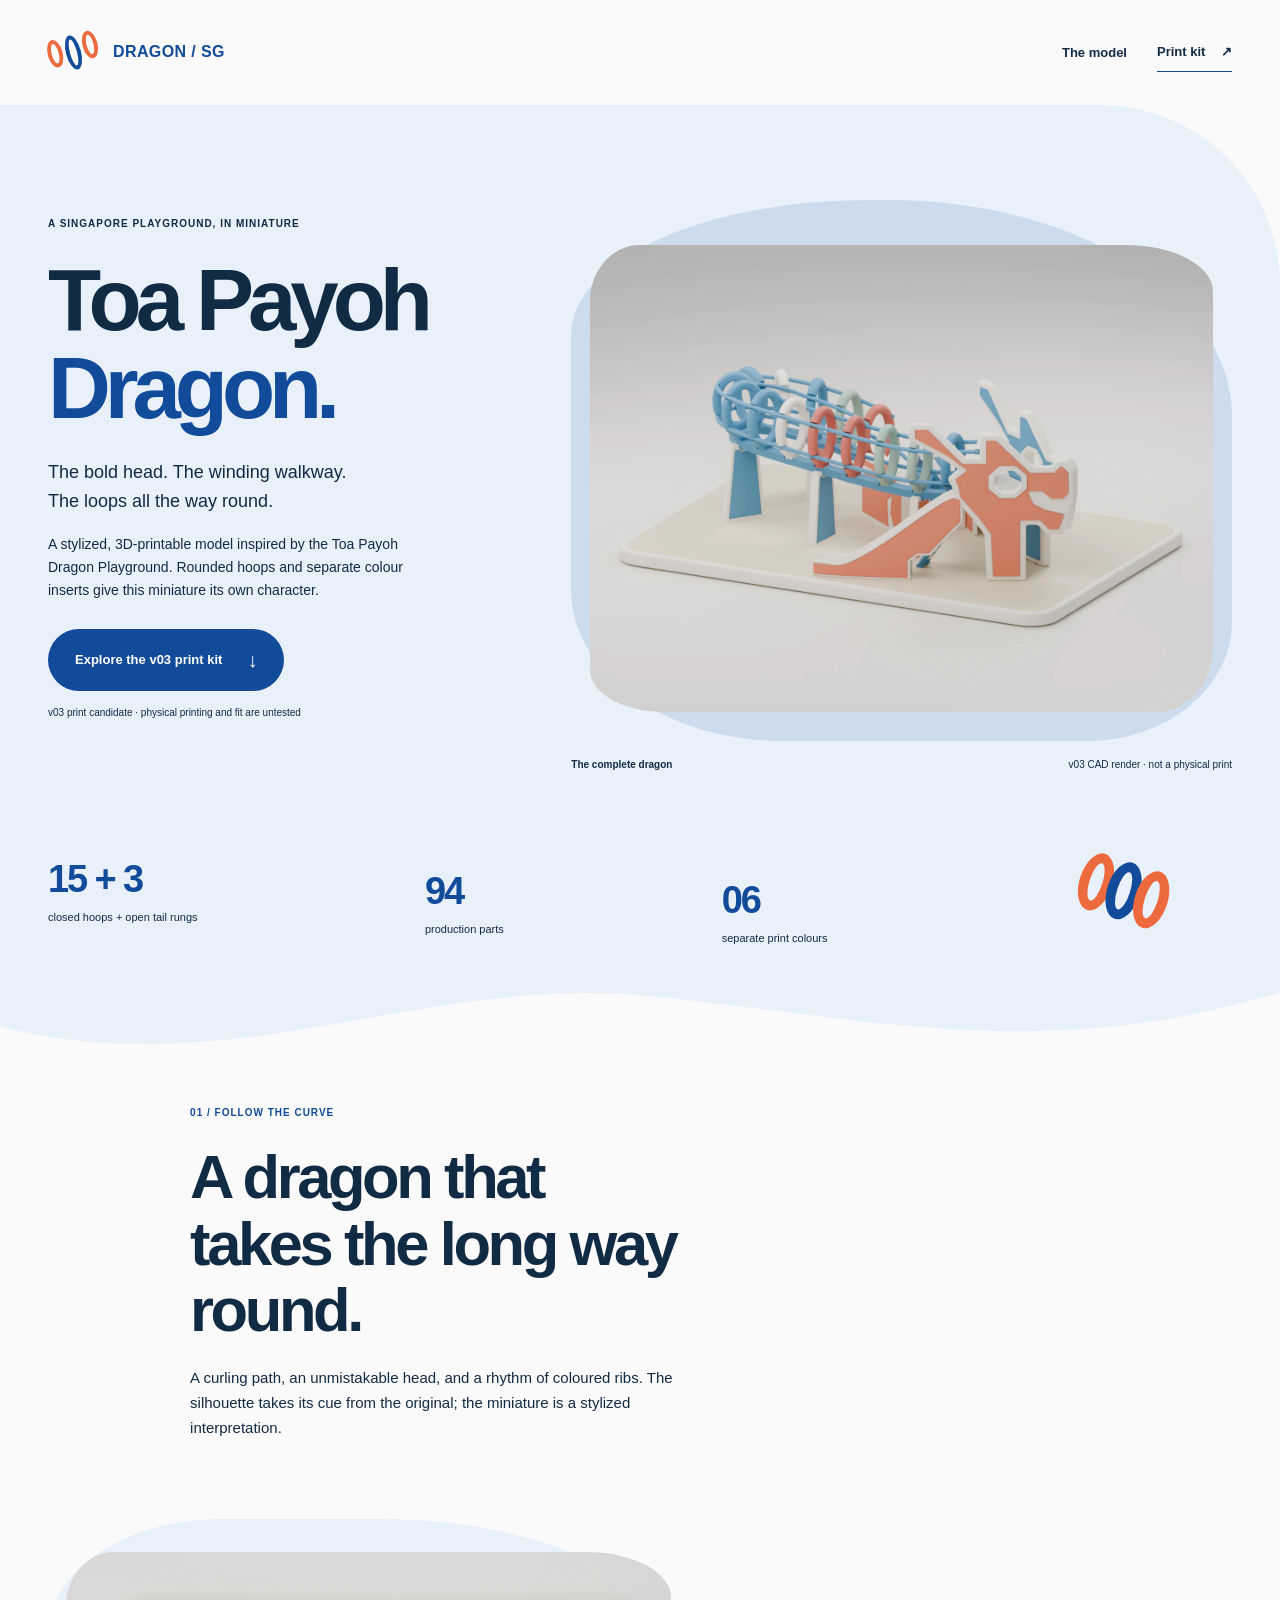
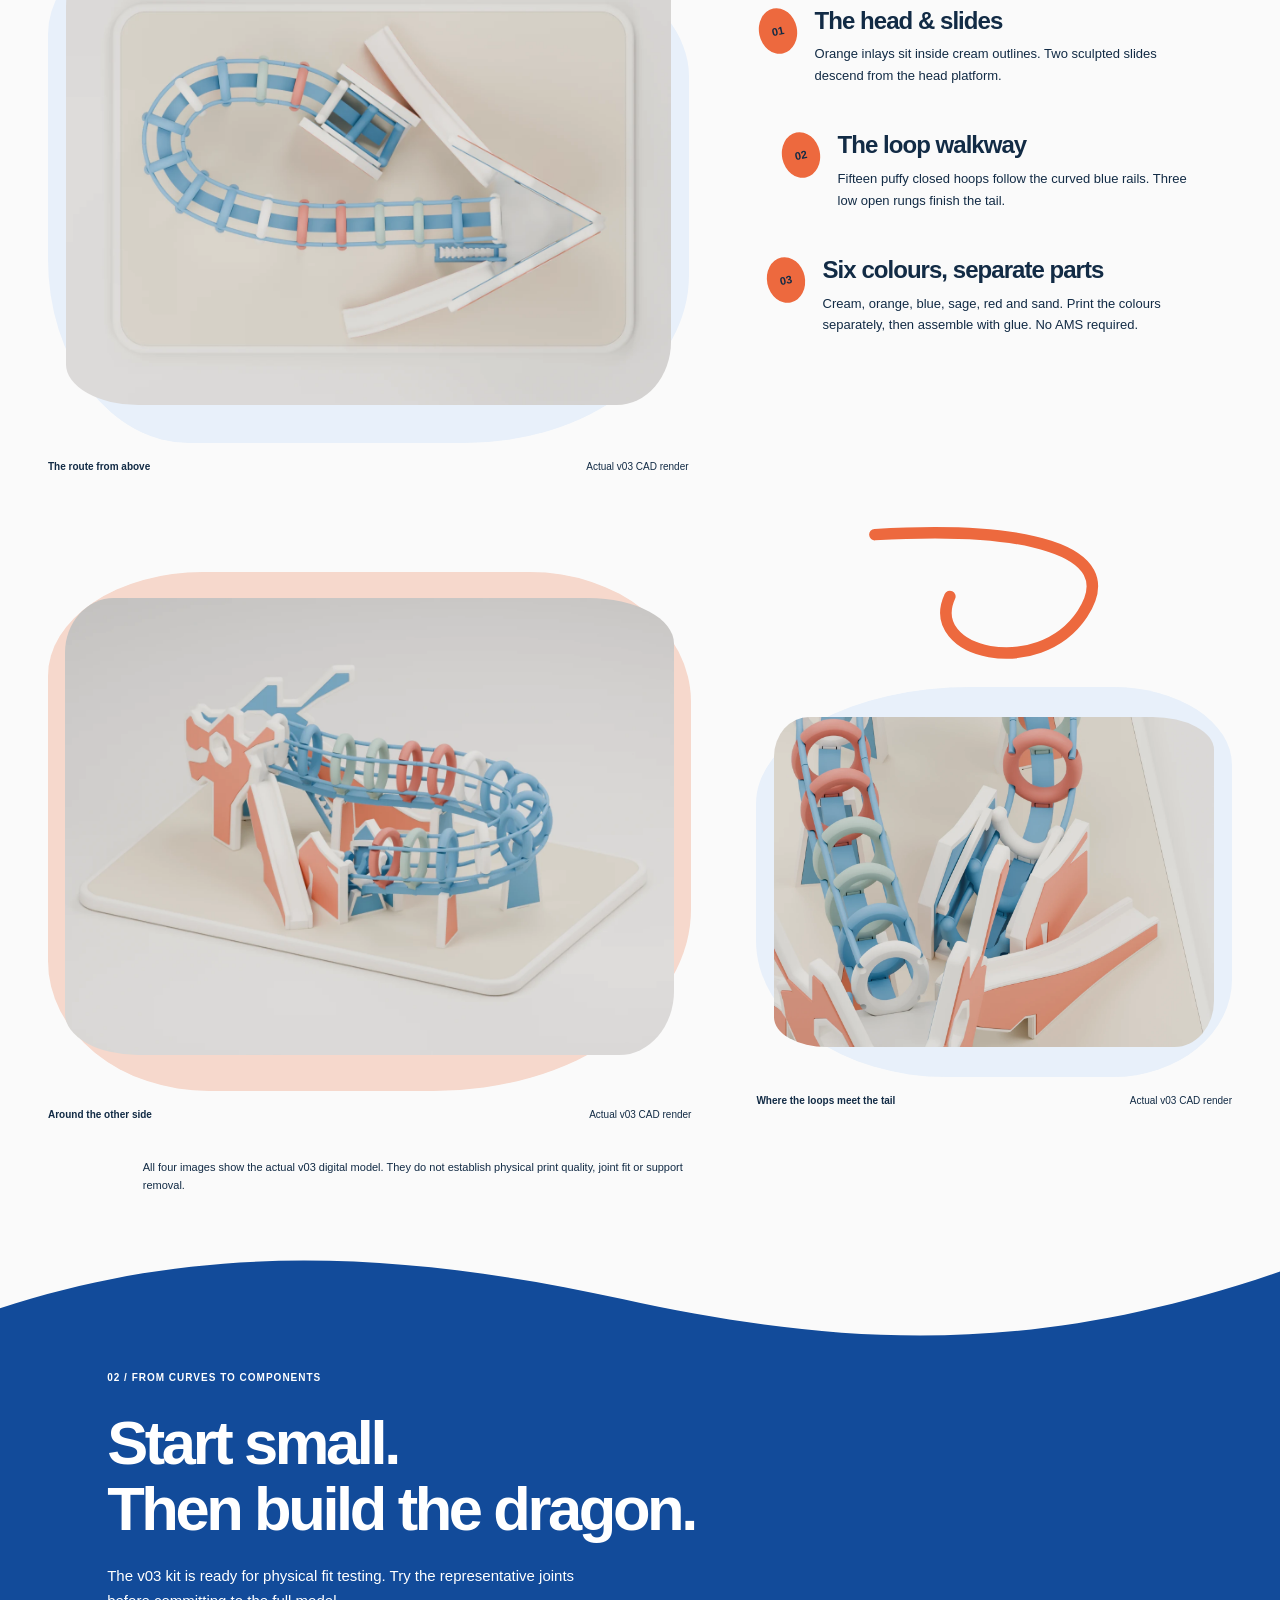
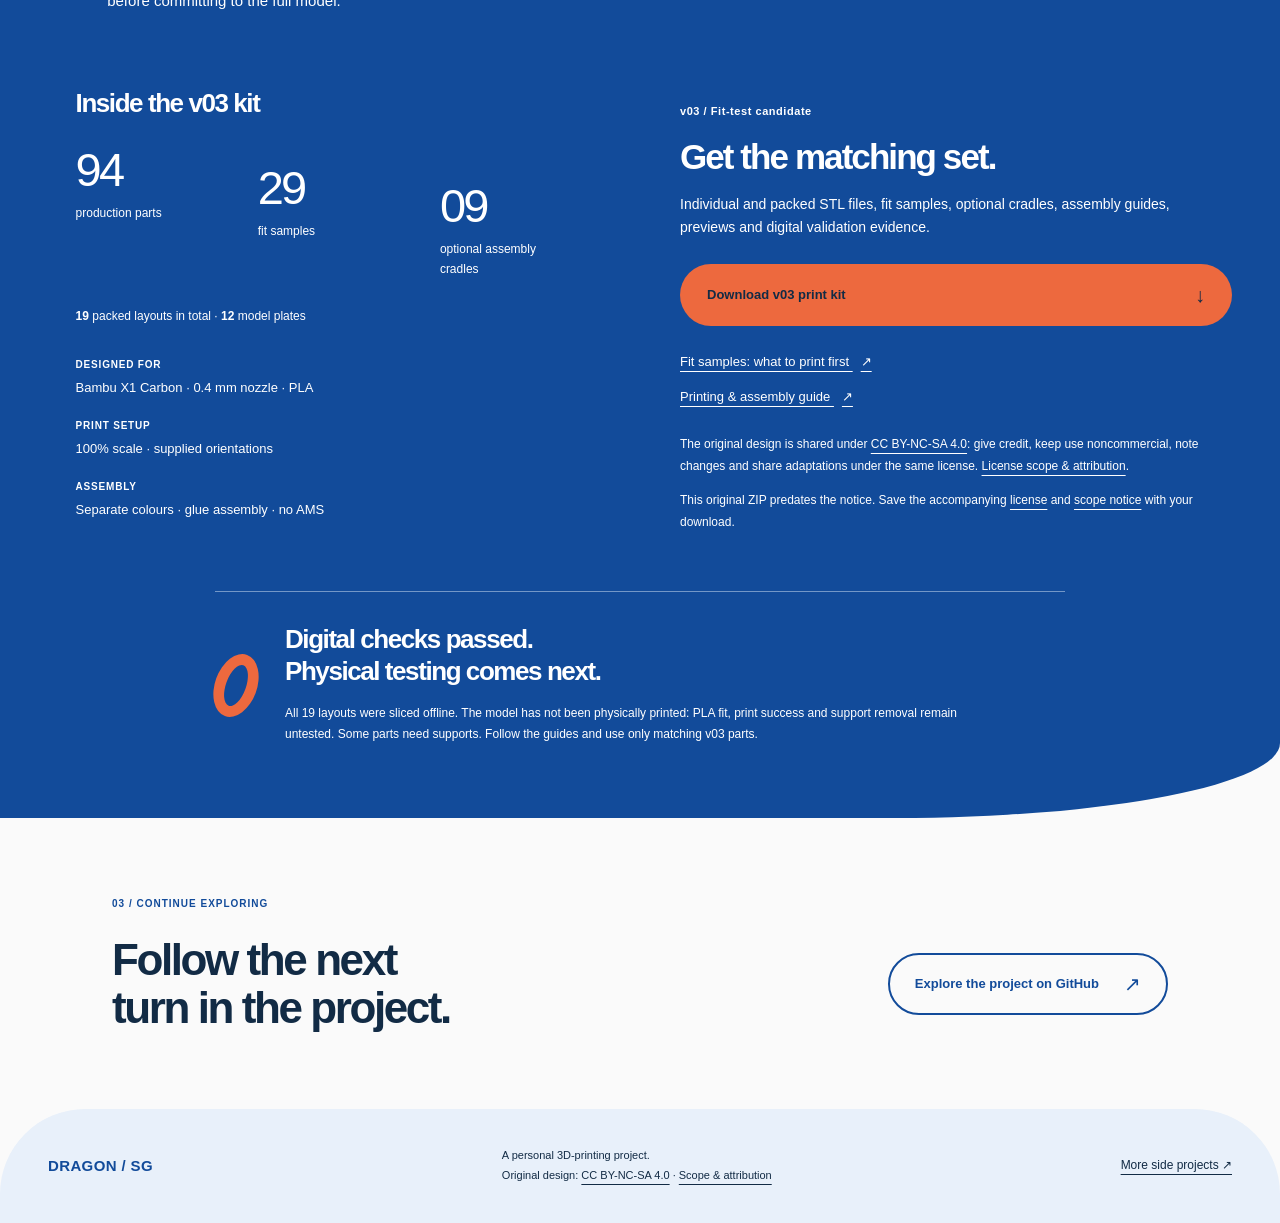
==== commit 3a5d99d7: "Shape the Dragon page around organic curves and open layouts Co-authored-by: Codex <codex@openai.com" ====
--- a/site/index.html
+++ b/site/index.html
@@ -11,42 +11,178 @@
 </head>
 <body>
   <a class="skip-link" href="#main">Skip to content</a>
-  <header class="site-header">
-    <div class="wrap header-inner">
-      <a class="wordmark" href="./" aria-label="Toa Payoh Dragon home"><span class="brand-ribs" aria-hidden="true"><i></i><i></i><i></i></span> DRAGON / SG</a>
-      <nav aria-label="Main navigation"><a href="#model">The model</a><a href="#print">Print kit <span aria-hidden="true">↗</span></a></nav>
-    </div>
+  <header class="site-header wrap">
+    <a class="wordmark" href="./" aria-label="Toa Payoh Dragon home">
+      <span class="brand-ribs" aria-hidden="true"><i></i><i></i><i></i></span>
+      DRAGON / SG
+    </a>
+    <nav aria-label="Main navigation">
+      <a href="#model">The model</a>
+      <a href="#print">Print kit <span aria-hidden="true">↗</span></a>
+    </nav>
   </header>
   <main id="main">
-    <section class="hero wrap" aria-labelledby="hero-title">
-      <div class="title-board"><div><p class="eyebrow">Singapore playground / A miniature interpretation</p><h1 id="hero-title">TOA PAYOH<br><span>DRAGON</span></h1></div><div class="title-loop" aria-hidden="true"></div></div>
-      <div class="hero-layout">
-        <figure class="hero-view"><img src="assets/hero.webp" width="1400" height="1050" alt="Actual CAD render of the miniature dragon playground with an orange dragon head and slide, blue rails and a curved body of colourful hoops" fetchpriority="high"><figcaption><span>01 / THE COMPLETE DRAGON</span><span>v03 CAD render · not a physical print</span></figcaption></figure>
-        <div class="intro-board"><p class="eyebrow">From playground to print bed</p><h2>A familiar landmark.<br>A new scale.</h2><p>The bold head. The winding walkway. The loops all the way round. A stylized, 3D-printable model inspired by the Toa Payoh Dragon Playground.</p><p>Rounded hoops and separate colour inserts give this miniature its own character.</p><a class="button button-ink" href="#print">Explore the v03 print kit <span aria-hidden="true">↓</span></a><p class="candidate-label">PRINT CANDIDATE<br>Physical printing and fit are untested.</p></div>
+    <section class="hero" aria-labelledby="hero-title">
+      <div class="hero-layout wrap">
+        <div class="hero-copy">
+          <p class="eyebrow">A Singapore playground, in miniature</p>
+          <h1 id="hero-title">Toa Payoh<br><span>Dragon.</span></h1>
+          <p class="hero-intro">The bold head. The winding walkway.<br>The loops all the way round.</p>
+          <p class="hero-description">A stylized, 3D-printable model inspired by the Toa Payoh Dragon Playground. Rounded hoops and separate colour inserts give this miniature its own character.</p>
+          <a class="button button-blue" href="#print">
+            Explore the v03 print kit <span aria-hidden="true">↓</span>
+          </a>
+          <p class="candidate-label">v03 print candidate · physical printing and fit are untested</p>
+        </div>
+        <figure class="hero-view">
+          <div class="render-surface hero-surface">
+            <img src="assets/hero.webp" width="1400" height="1050" alt="Actual CAD render of the miniature dragon playground with an orange dragon head and slide, blue rails and a curved body of colourful hoops" fetchpriority="high">
+          </div>
+          <figcaption>
+            <span>The complete dragon</span>
+            <span>v03 CAD render · not a physical print</span>
+          </figcaption>
+        </figure>
       </div>
-      <div class="facts-strip" aria-label="Model at a glance"><p><strong>15 + 3</strong><span>closed hoops + open tail rungs</span></p><p><strong>94</strong><span>production parts</span></p><p><strong>06</strong><span>separate print colours</span></p><p class="facts-caption">A digital model.<br>Your next hands-on project.</p></div>
+      <div class="facts-trail wrap" aria-label="Model at a glance">
+        <p><strong>15 + 3</strong><span>closed hoops + open tail rungs</span></p>
+        <p><strong>94</strong><span>production parts</span></p>
+        <p><strong>06</strong><span>separate print colours</span></p>
+        <div class="trail-loops" aria-hidden="true"><i></i><i></i><i></i></div>
+      </div>
+      <svg class="hero-wave" viewBox="0 0 1440 100" preserveAspectRatio="none" aria-hidden="true" focusable="false">
+        <path d="M0 70C260 140 480 8 730 34S1170 115 1440 30V100H0Z"/>
+      </svg>
     </section>
 
-    <section class="model-section wrap" id="model" aria-labelledby="model-title">
-      <div class="section-heading"><p class="section-number">01 / MODEL NOTES</p><h2 id="model-title">Follow the dragon.</h2><p>A curling path, an unmistakable head, and a rhythm of coloured ribs. The silhouette takes its cue from the original; the miniature is a stylized interpretation.</p></div>
-      <div class="model-layout">
-        <figure class="plan-view"><div class="image-grid"><img src="assets/top.webp" width="1400" height="1050" loading="lazy" alt="Top-down CAD view showing the blue walkway curling around the base between the dragon head, two slides and tail"></div><figcaption>02 / THE ROUTE FROM ABOVE <span>Actual v03 CAD render</span></figcaption></figure>
-        <div class="model-notes"><article><span class="note-number">A</span><div><h3>The head &amp; slides</h3><p>Orange inlays sit inside cream outlines. Two sculpted slides descend from the head platform.</p></div></article><article><span class="note-number">B</span><div><h3>The loop walkway</h3><p>Fifteen puffy closed hoops follow the curved blue rails. Three low open rungs finish the tail.</p></div></article><article><span class="note-number">C</span><div><h3>Six colours, separate parts</h3><p>Cream, orange, blue, sage, red and sand. Print the colours separately, then assemble with glue. No AMS required.</p></div></article></div>
+    <section class="model-section" id="model" aria-labelledby="model-title">
+      <div class="wrap">
+        <div class="section-heading">
+          <p class="eyebrow">01 / Follow the curve</p>
+          <h2 id="model-title">A dragon that<br>takes the long way round.</h2>
+          <p>A curling path, an unmistakable head, and a rhythm of coloured ribs. The silhouette takes its cue from the original; the miniature is a stylized interpretation.</p>
+        </div>
+        <div class="model-layout">
+          <figure class="plan-view">
+            <div class="render-surface plan-surface">
+              <img src="assets/top.webp" width="1400" height="1050" loading="lazy" alt="Top-down CAD view showing the blue walkway curling around the base between the dragon head, two slides and tail">
+            </div>
+            <figcaption><span>The route from above</span><span>Actual v03 CAD render</span></figcaption>
+          </figure>
+          <div class="model-notes">
+            <article>
+              <span class="note-number">01</span>
+              <div>
+                <h3>The head &amp; slides</h3>
+                <p>Orange inlays sit inside cream outlines. Two sculpted slides descend from the head platform.</p>
+              </div>
+            </article>
+            <article>
+              <span class="note-number">02</span>
+              <div>
+                <h3>The loop walkway</h3>
+                <p>Fifteen puffy closed hoops follow the curved blue rails. Three low open rungs finish the tail.</p>
+              </div>
+            </article>
+            <article>
+              <span class="note-number">03</span>
+              <div>
+                <h3>Six colours, separate parts</h3>
+                <p>Cream, orange, blue, sage, red and sand. Print the colours separately, then assemble with glue. No AMS required.</p>
+              </div>
+            </article>
+          </div>
+        </div>
+        <div class="detail-gallery">
+          <figure class="opposite-view">
+            <div class="render-surface opposite-surface">
+              <img src="assets/opposite.webp" width="1400" height="1050" loading="lazy" alt="Opposite CAD view of the assembled model showing its dragon head, slides, piers and curling hoop walkway">
+            </div>
+            <figcaption><span>Around the other side</span><span>Actual v03 CAD render</span></figcaption>
+          </figure>
+          <div class="tail-story">
+            <svg class="gallery-path" viewBox="0 0 300 170" aria-hidden="true" focusable="false">
+              <path d="M15 20C180 10 300 35 250 110S70 155 100 90"/>
+            </svg>
+            <figure class="tail-view">
+              <div class="render-surface tail-surface">
+                <img src="assets/tail_detail.webp" width="1400" height="1050" loading="lazy" alt="CAD close-up showing the colourful closed hoops, open tail rungs, rails and slide">
+              </div>
+              <figcaption><span>Where the loops meet the tail</span><span>Actual v03 CAD render</span></figcaption>
+            </figure>
+          </div>
+        </div>
+        <p class="image-note">All four images show the actual v03 digital model. They do not establish physical print quality, joint fit or support removal.</p>
       </div>
-      <div class="detail-gallery"><figure class="opposite-view"><img src="assets/opposite.webp" width="1400" height="1050" loading="lazy" alt="Opposite CAD view of the assembled model showing its dragon head, slides, piers and curling hoop walkway"><figcaption>03 / THE OTHER SIDE <span>Actual v03 CAD render</span></figcaption></figure><figure class="tail-view"><img src="assets/tail_detail.webp" width="1400" height="1050" loading="lazy" alt="CAD close-up showing the colourful closed hoops, open tail rungs, rails and slide"><figcaption>04 / THE TAIL CONNECTION <span>Actual v03 CAD render</span></figcaption></figure></div>
-      <p class="image-note">All four images show the actual v03 digital model. They do not establish physical print quality, joint fit or support removal.</p>
     </section>
 
     <section class="print-section" id="print" aria-labelledby="print-title">
-      <div class="wrap"><div class="print-heading"><p class="section-number">02 / PRINT &amp; ASSEMBLE</p><h2 id="print-title">Start with the samples.</h2><p>The v03 kit is ready for physical fit testing. Try the representative joints before committing to the full model.</p></div>
-        <div class="print-layout"><div class="kit-board"><div class="kit-board-heading"><h3>IN THE v03 KIT</h3><span aria-hidden="true">↘</span></div><dl class="kit-counts"><div><dt>94</dt><dd>production parts</dd></div><div><dt>29</dt><dd>fit samples</dd></div><div><dt>09</dt><dd>optional assembly cradles</dd></div></dl><div class="plate-counts"><p><strong>19</strong> packed layouts in total</p><p><strong>12</strong> model plates</p></div><dl class="print-specs"><div><dt>Designed for</dt><dd>Bambu X1 Carbon · 0.4 mm nozzle · PLA</dd></div><div><dt>Print setup</dt><dd>100% scale · supplied orientations</dd></div><div><dt>Assembly</dt><dd>Separate colours · glue assembly · no AMS</dd></div></dl></div>
-          <div class="download-board"><p class="eyebrow">v03 / FIT-TEST CANDIDATE</p><h3>Get the matching set.</h3><p>Individual and packed STL files, fit samples, optional cradles, assembly guides, previews and digital validation evidence.</p><a class="button button-orange" href="https://github.com/echoz/ToaPayohDragon/raw/refs/heads/main/exports/dragon-pla-kit-v03.zip">Download v03 print kit <span aria-hidden="true">↓</span></a><div class="guide-links"><a href="https://github.com/echoz/ToaPayohDragon/blob/main/exports/dragon-pla-kit-v03/FIT-TESTS.md">Fit samples: what to print first <span aria-hidden="true">↗</span></a><a href="https://github.com/echoz/ToaPayohDragon/blob/main/exports/dragon-pla-kit-v03/README.md">Printing &amp; assembly guide <span aria-hidden="true">↗</span></a></div><div class="license-note"><p>The original design is shared under <a rel="license" href="https://creativecommons.org/licenses/by-nc-sa/4.0/">CC BY-NC-SA 4.0</a>: give credit, keep use noncommercial, note changes and share adaptations under the same license. <a href="https://github.com/echoz/ToaPayohDragon/blob/main/LICENSE-SCOPE.md">License scope &amp; attribution</a>.</p><p>This original ZIP predates the notice. Save the accompanying <a href="https://github.com/echoz/ToaPayohDragon/raw/refs/heads/main/LICENSE.txt">license</a> and <a href="https://github.com/echoz/ToaPayohDragon/raw/refs/heads/main/LICENSE-SCOPE.md">scope notice</a> with your download.</p></div></div>
+      <svg class="print-wave" viewBox="0 0 1440 110" preserveAspectRatio="none" aria-hidden="true" focusable="false">
+        <path d="M0 70C220 0 440 5 700 60S1170 120 1440 30V110H0Z"/>
+      </svg>
+      <div class="wrap print-content">
+        <div class="print-heading">
+          <p class="eyebrow">02 / From curves to components</p>
+          <h2 id="print-title">Start small.<br>Then build the dragon.</h2>
+          <p>The v03 kit is ready for physical fit testing. Try the representative joints before committing to the full model.</p>
         </div>
-        <aside class="status-board" aria-labelledby="status-title"><div><span class="status-mark" aria-hidden="true">!</span><h3 id="status-title">Digital checks passed.<br>Physical testing comes next.</h3></div><p>All 19 layouts were sliced offline. The model has not been physically printed: PLA fit, print success and support removal remain untested. Some parts need supports. Follow the guides and use only matching v03 parts.</p></aside>
+        <div class="print-layout">
+          <div class="kit-details">
+            <h3>Inside the v03 kit</h3>
+            <dl class="kit-counts">
+              <div><dt>94</dt><dd>production parts</dd></div>
+              <div><dt>29</dt><dd>fit samples</dd></div>
+              <div><dt>09</dt><dd>optional assembly cradles</dd></div>
+            </dl>
+            <p class="plate-counts"><strong>19</strong> packed layouts in total · <strong>12</strong> model plates</p>
+            <dl class="print-specs">
+              <div><dt>Designed for</dt><dd>Bambu X1 Carbon · 0.4 mm nozzle · PLA</dd></div>
+              <div><dt>Print setup</dt><dd>100% scale · supplied orientations</dd></div>
+              <div><dt>Assembly</dt><dd>Separate colours · glue assembly · no AMS</dd></div>
+            </dl>
+          </div>
+          <div class="downloads">
+            <p class="release-label">v03 / Fit-test candidate</p>
+            <h3>Get the matching set.</h3>
+            <p>Individual and packed STL files, fit samples, optional cradles, assembly guides, previews and digital validation evidence.</p>
+            <a class="button button-orange" href="https://github.com/echoz/ToaPayohDragon/raw/refs/heads/main/exports/dragon-pla-kit-v03.zip">
+              Download v03 print kit <span aria-hidden="true">↓</span>
+            </a>
+            <div class="guide-links">
+              <a href="https://github.com/echoz/ToaPayohDragon/blob/main/exports/dragon-pla-kit-v03/FIT-TESTS.md">Fit samples: what to print first <span aria-hidden="true">↗</span></a>
+              <a href="https://github.com/echoz/ToaPayohDragon/blob/main/exports/dragon-pla-kit-v03/README.md">Printing &amp; assembly guide <span aria-hidden="true">↗</span></a>
+            </div>
+            <div class="license-note">
+              <p>The original design is shared under <a rel="license" href="https://creativecommons.org/licenses/by-nc-sa/4.0/">CC BY-NC-SA 4.0</a>: give credit, keep use noncommercial, note changes and share adaptations under the same license. <a href="https://github.com/echoz/ToaPayohDragon/blob/main/LICENSE-SCOPE.md">License scope &amp; attribution</a>.</p>
+              <p>This original ZIP predates the notice. Save the accompanying <a href="https://github.com/echoz/ToaPayohDragon/raw/refs/heads/main/LICENSE.txt">license</a> and <a href="https://github.com/echoz/ToaPayohDragon/raw/refs/heads/main/LICENSE-SCOPE.md">scope notice</a> with your download.</p>
+            </div>
+          </div>
+        </div>
+        <aside class="testing-note" aria-labelledby="status-title">
+          <span class="testing-loop" aria-hidden="true"></span>
+          <div>
+            <h3 id="status-title">Digital checks passed.<br>Physical testing comes next.</h3>
+            <p>All 19 layouts were sliced offline. The model has not been physically printed: PLA fit, print success and support removal remain untested. Some parts need supports. Follow the guides and use only matching v03 parts.</p>
+          </div>
+        </aside>
       </div>
     </section>
-    <section class="source-section wrap" aria-label="Project source"><p class="section-number">03 / CONTINUE EXPLORING</p><div><h2>Build notes.<br>Source files.<br>Next steps.</h2><a class="button button-outline" href="https://github.com/echoz/ToaPayohDragon">Explore the project on GitHub <span aria-hidden="true">↗</span></a></div></section>
+    <section class="source-section wrap" aria-label="Project source">
+      <p class="eyebrow">03 / Continue exploring</p>
+      <div>
+        <h2>Follow the next<br>turn in the project.</h2>
+        <a class="button button-outline" href="https://github.com/echoz/ToaPayohDragon">
+          Explore the project on GitHub <span aria-hidden="true">↗</span>
+        </a>
+      </div>
+    </section>
   </main>
-  <footer class="site-footer"><div class="wrap footer-inner"><a class="wordmark" href="./">DRAGON / SG</a><p>A personal 3D-printing project.<br>Original design: <a rel="license" href="https://creativecommons.org/licenses/by-nc-sa/4.0/">CC BY-NC-SA 4.0</a> · <a href="https://github.com/echoz/ToaPayohDragon/blob/main/LICENSE-SCOPE.md">Scope &amp; attribution</a></p><a href="https://echoz.github.io/side-projects/">More side projects <span aria-hidden="true">↗</span></a></div></footer>
+  <footer class="site-footer">
+    <div class="wrap footer-inner">
+      <a class="wordmark" href="./">DRAGON / SG</a>
+      <p>A personal 3D-printing project.<br>Original design: <a rel="license" href="https://creativecommons.org/licenses/by-nc-sa/4.0/">CC BY-NC-SA 4.0</a> · <a href="https://github.com/echoz/ToaPayohDragon/blob/main/LICENSE-SCOPE.md">Scope &amp; attribution</a></p>
+      <a href="https://echoz.github.io/side-projects/">More side projects <span aria-hidden="true">↗</span></a>
+    </div>
+  </footer>
 </body>
 </html>
--- a/site/styles.css
+++ b/site/styles.css
@@ -5,17 +5,17 @@
   --white: #fafafa;
   --pale: #e8f0fa;
   --line: #bcc9d7;
-  --body: Arial,Helvetica,sans-serif;
-  --display: 'Arial Black','Helvetica Neue',Arial,sans-serif
+  --body: 'Trebuchet MS', Arial, sans-serif;
+  --display: ui-rounded, 'Arial Rounded MT Bold', 'Trebuchet MS', sans-serif;
 }
 
 * {
-  box-sizing: border-box
+  box-sizing: border-box;
 }
 
 html {
   scroll-behavior: smooth;
-  scroll-padding-top: 24px
+  scroll-padding-top: 25px;
 }
 
 body {
@@ -23,1158 +23,1244 @@
   color: var(--ink);
   background: var(--white);
   font-family: var(--body);
-  line-height: 1.6
+  line-height: 1.65;
 }
 
 a {
   color: inherit;
-  text-underline-offset: 4px;
-  text-decoration-thickness: 1px
+  text-underline-offset: 5px;
+  text-decoration-thickness: 1px;
 }
 
 a:hover {
-  text-decoration-thickness: 2px
+  text-decoration-thickness: 2px;
 }
 
 a:focus-visible {
   outline: 3px solid currentColor;
-  outline-offset: 5px
+  outline-offset: 6px;
 }
 
 img {
   display: block;
   width: 100%;
-  height: auto
-}
-
-p,h1,h2,h3,figure,dl,dd {
-  margin: 0
-}
-
-h1,h2,h3 {
+  height: auto;
+}
+
+p, h1, h2, h3, figure, dl, dd {
+  margin: 0;
+}
+
+h1, h2, h3 {
   font-family: var(--display);
-  font-weight: 900;
-  line-height: 1.04;
-  letter-spacing: -.04em
+  font-weight: 700;
+  line-height: 1.08;
+  letter-spacing: -.055em;
 }
 
 h2 {
-  font-size: clamp(36px,4.2vw,59px)
+  font-size: clamp(38px, 4.8vw, 64px);
 }
 
 .wrap {
-  width: min(1280px,calc(100% - 96px));
-  margin-inline: auto
+  width: min(1280px, calc(100% - 96px));
+  margin-inline: auto;
 }
 
 .skip-link {
   position: absolute;
-  top: 8px;
-  left: 8px;
+  top: 10px;
+  left: 10px;
   z-index: 10;
   padding: 12px 18px;
-  background: var(--white);
-  color: var(--ink);
-  transform: translateY(-170%)
+  background: var(--ink);
+  color: var(--white);
+  transform: translateY(-170%);
 }
 
 .skip-link:focus {
-  transform: none
+  transform: none;
 }
 
 .site-header {
-  background: var(--blue);
-  color: white;
-  border-bottom: 6px solid var(--orange)
-}
-
-.header-inner {
   display: flex;
   justify-content: space-between;
   align-items: center;
-  min-height: 88px;
-  gap: 24px
+  gap: 25px;
+  min-height: 105px;
 }
 
 .wordmark {
-  font-size: 17px;
-  font-weight: 900;
-  letter-spacing: .035em;
-  text-decoration: none;
   display: flex;
   align-items: center;
-  gap: 15px;
-  white-space: nowrap
+  gap: 14px;
+  font-size: 16px;
+  font-weight: 800;
+  letter-spacing: .025em;
+  text-decoration: none;
+  white-space: nowrap;
+  color: var(--blue);
 }
 
 .brand-ribs {
   display: flex;
-  gap: 3px
+  gap: 3px;
+  transform: rotate(-15deg);
 }
 
 .brand-ribs i {
   display: block;
   width: 15px;
-  height: 26px;
-  border: 4px solid var(--white);
-  border-radius: 8px
+  height: 28px;
+  border: 4px solid var(--orange);
+  border-radius: 50%;
 }
 
 .brand-ribs i:nth-child(2) {
-  height: 32px;
-  align-self: center
+  height: 35px;
+  align-self: center;
+  border-color: var(--blue);
 }
 
 .site-header nav {
   display: flex;
-  gap: 32px;
+  align-items: center;
+  gap: 30px;
   font-size: 13px;
-  font-weight: 700
+  font-weight: 700;
 }
 
 .site-header nav a {
+  padding-block: 8px;
   text-decoration: none;
-  padding-block: 10px
+}
+
+.site-header nav a:last-child {
+  border-bottom: 1px solid var(--blue);
 }
 
 .site-header nav a:hover {
-  text-decoration: underline
+  text-decoration: underline;
 }
 
 .site-header nav span {
-  margin-left: 12px
+  margin-left: 12px;
 }
 
 .hero {
-  padding-top: 43px
-}
-
-.title-board {
-  display: flex;
-  justify-content: space-between;
-  gap: 32px;
+  position: relative;
+  padding-top: 35px;
+  padding-bottom: 104px;
+  background: var(--pale);
+  border-radius: 0 180px 0 0;
+}
+
+.hero-layout {
+  display: grid;
+  grid-template-columns: .85fr 1.15fr;
+  gap: 35px;
   align-items: center;
-  padding-bottom: 36px
-}
-
-.eyebrow,.section-number {
-  font-size: 11px;
+  padding-top: 25px;
+}
+
+.eyebrow {
+  font-size: 10px;
   font-weight: 800;
   letter-spacing: .1em;
-  text-transform: uppercase
+  text-transform: uppercase;
 }
 
 .hero h1 {
-  font-size: clamp(55px,8vw,112px);
-  letter-spacing: -.065em;
-  line-height: .94;
-  margin-top: 20px
+  margin-top: 24px;
+  font-size: clamp(56px, 6.8vw, 94px);
+  letter-spacing: -.07em;
+  line-height: 1.01;
 }
 
 .hero h1 span {
-  color: var(--blue)
-}
-
-.title-loop {
-  position: relative;
-  flex: none;
-  width: 146px;
-  height: 184px;
-  border: 27px solid var(--orange);
-  border-radius: 70px;
-  transform: rotate(16deg);
-  margin-right: 35px
-}
-
-.title-loop:after {
-  content: '';
-  position: absolute;
-  width: 85px;
-  height: 124px;
-  border: 14px solid var(--blue);
-  border-radius: 50px;
-  left: 31px;
-  top: 42px;
-  background: var(--white)
-}
-
-.hero-layout {
-  display: grid;
-  grid-template-columns: 1.7fr 1fr;
-  border: 2px solid var(--ink)
-}
-
-.hero-view {
-  min-width: 0;
-  background: #dfdfdd;
-  display: flex;
-  flex-direction: column;
-  justify-content: space-between
-}
-
-.hero-view img {
-  flex: 1;
-  object-fit: contain
-}
-
-.hero-view figcaption {
-  display: flex;
-  justify-content: space-between;
-  gap: 12px;
-  background: var(--ink);
-  color: white;
-  font-size: 10px;
-  padding: 13px 17px
-}
-
-.intro-board {
-  background: var(--orange);
-  padding: 32px;
-  border-left: 2px solid var(--ink);
-  display: flex;
-  flex-direction: column;
-  justify-content: center
-}
-
-.intro-board h2 {
-  font-size: clamp(28px,3vw,42px);
-  margin-top: 23px
-}
-
-.intro-board>p:not(.eyebrow) {
+  color: var(--blue);
+}
+
+.hero-intro {
+  margin-top: 26px;
+  font-size: 18px;
+  line-height: 1.6;
+}
+
+.hero-description {
+  max-width: 395px;
+  margin-top: 17px;
   font-size: 14px;
-  margin-top: 20px
-}
-
-.intro-board>p+p:not(.eyebrow) {
-  margin-top: 13px
 }
 
 .button {
   display: inline-flex;
   align-items: center;
   justify-content: space-between;
-  gap: 24px;
-  padding: 16px 19px;
-  border: 2px solid var(--ink);
-  min-height: 58px;
+  gap: 25px;
+  min-height: 56px;
+  padding: 15px 25px;
+  border: 2px solid transparent;
+  border-radius: 50px;
   font-size: 13px;
   font-weight: 800;
   text-decoration: none;
-  line-height: 1.35
+  line-height: 1.4;
+  transition: transform .2s;
 }
 
 .button span {
-  font-size: 21px;
-  font-weight: 400
+  font-size: 20px;
+  font-weight: 400;
 }
 
 .button:hover {
-  box-shadow: 4px 4px 0 var(--ink);
-  transform: translate(-2px,-2px)
-}
-
-.button-ink {
+  transform: translateY(-2px);
+}
+
+.button-blue {
   color: white;
-  background: var(--ink)
-}
-
-.button-ink:focus-visible {
-  outline-color: var(--ink)
-}
-
-.intro-board .button {
-  margin-top: 28px
-}
-
-.intro-board .candidate-label {
+  background: var(--blue);
+}
+
+.button-blue:focus-visible {
+  outline-color: var(--blue);
+}
+
+.hero .button {
+  margin-top: 27px;
+}
+
+.candidate-label {
+  margin-top: 14px;
+  max-width: 310px;
   font-size: 10px;
-  line-height: 1.65;
-  font-weight: 700;
-  letter-spacing: .02em
-}
-
-.facts-strip {
-  display: grid;
-  grid-template-columns: 1.25fr 1fr 1fr 1fr;
-  border-bottom: 2px solid var(--ink);
-  padding-block: 24px;
-  gap: 20px
-}
-
-.facts-strip strong {
-  display: block;
-  font-family: var(--display);
-  font-size: 36px;
-  line-height: 1.2;
-  letter-spacing: -.05em
-}
-
-.facts-strip span {
-  font-size: 11px
-}
-
-.facts-caption {
-  font-size: 13px;
-  align-self: center;
-  padding-left: 20px;
-  border-left: 2px solid var(--blue)
-}
-
-.model-section {
-  padding-block: 72px
-}
-
-.section-heading {
-  display: grid;
-  grid-template-columns: 1.1fr 1fr;
-  gap: 20px 55px;
-  align-items: end
-}
-
-.section-heading .section-number {
-  grid-column: 1/-1;
-  color: var(--blue)
-}
-
-.section-heading>p:last-child {
-  font-size: 14px;
-  max-width: 480px
-}
-
-.model-layout {
-  display: grid;
-  grid-template-columns: 1.2fr 1fr;
-  gap: 40px;
-  align-items: center;
-  margin-top: 35px
-}
-
-.plan-view {
-  border: 2px solid var(--ink);
-  padding: 10px;
-  background: var(--pale);
-  box-shadow: -10px 10px 0 var(--blue)
-}
-
-.image-grid {
-  background-color: var(--white);
-  background-image: linear-gradient(#b7c6d7 1px,transparent 1px),linear-gradient(90deg,#b7c6d7 1px,transparent 1px);
-  background-size: 24px 24px;
-  padding: 10px
-}
-
-.image-grid img {
-  border: 1px solid var(--line)
-}
-
-.plan-view figcaption,.detail-gallery figcaption {
-  font-size: 10px;
-  font-weight: 800;
-  letter-spacing: .03em;
+}
+
+.hero-view {
+  min-width: 0;
+  margin-top: 35px;
+}
+
+/* Keep the render aspect ratios; soften the background corners within each surface. */
+.render-surface {
+  padding: 28px 16px;
+}
+
+.render-surface img {
+  border-radius: 8% 14% 9% 12% / 12% 10% 14% 9%;
+}
+
+.hero-surface {
+  padding: 45px 19px 29px;
+  background: #ccdced;
+  border-radius: 45% 52% 22% 32% / 25% 40% 22% 28%;
+}
+
+.hero-view figcaption, .model-section figcaption {
   display: flex;
   justify-content: space-between;
   gap: 12px;
-  padding-top: 13px
-}
-
-.plan-view figcaption span,.detail-gallery figcaption span {
-  font-weight: 400;
-  letter-spacing: 0
+  padding-top: 16px;
+  font-size: 10px;
+  line-height: 1.5;
+}
+
+.hero-view figcaption span:first-child, .model-section figcaption span:first-child {
+  font-weight: 700;
+}
+
+.facts-trail {
+  position: relative;
+  display: grid;
+  grid-template-columns: 1.3fr 1fr 1fr .8fr;
+  align-items: center;
+  gap: 30px;
+  padding-top: 64px;
+}
+
+.facts-trail p:nth-child(2) {
+  padding-top: 24px;
+}
+
+.facts-trail p:nth-child(3) {
+  padding-top: 42px;
+}
+
+.facts-trail strong {
+  display: block;
+  color: var(--blue);
+  font-family: var(--display);
+  font-size: 38px;
+  letter-spacing: -.055em;
+  line-height: 1.2;
+}
+
+.facts-trail span {
+  display: block;
+  margin-top: 5px;
+  font-size: 11px;
+}
+
+.trail-loops {
+  display: flex;
+  justify-content: center;
+  transform: rotate(18deg);
+}
+
+.trail-loops i {
+  width: 33px;
+  height: 59px;
+  margin-left: -4px;
+  border: 10px solid var(--orange);
+  border-radius: 50%;
+}
+
+.trail-loops i:nth-child(2) {
+  border-color: var(--blue);
+}
+
+.hero-wave {
+  position: absolute;
+  bottom: -1px;
+  left: 0;
+  width: 100%;
+  height: 85px;
+  fill: var(--white);
+}
+
+.model-section {
+  padding-top: 54px;
+  padding-bottom: 150px;
+}
+
+.section-heading {
+  max-width: 650px;
+  margin-left: 12%;
+}
+
+.section-heading .eyebrow {
+  color: var(--blue);
+}
+
+.section-heading h2 {
+  margin-top: 23px;
+}
+
+.section-heading > p:last-child {
+  max-width: 510px;
+  margin-top: 23px;
+  font-size: 15px;
+}
+
+.model-layout {
+  display: grid;
+  grid-template-columns: 1.15fr .85fr;
+  gap: 70px;
+  align-items: center;
+  margin-top: 46px;
+}
+
+.plan-view {
+  min-width: 0;
+  transform: translateY(32px);
+}
+
+.plan-surface {
+  padding: 33px 18px 38px;
+  background: var(--pale);
+  border-radius: 27% 48% 35% 22% / 22% 30% 32% 35%;
+}
+
+.model-notes {
+  padding-top: 15px;
 }
 
 .model-notes article {
   display: flex;
-  gap: 20px;
-  border-bottom: 1px solid var(--line);
-  padding: 23px 0
-}
-
-.model-notes article:first-child {
-  padding-top: 0
-}
-
-.model-notes article:last-child {
-  border-bottom: 0;
-  padding-bottom: 0
+  align-items: flex-start;
+  gap: 18px;
+  padding-block: 23px;
+}
+
+.model-notes article:nth-child(2) {
+  margin-left: 23px;
+}
+
+.model-notes article:nth-child(3) {
+  margin-left: 8px;
 }
 
 .note-number {
-  font-weight: 900;
-  font-size: 15px;
   display: grid;
   place-content: center;
-  width: 35px;
-  height: 35px;
   flex: none;
-  border: 2px solid var(--blue);
-  color: var(--blue)
+  width: 38px;
+  height: 46px;
+  border-radius: 50%;
+  background: var(--orange);
+  font-size: 11px;
+  font-weight: 800;
+  transform: rotate(-12deg);
 }
 
 .model-notes h3 {
-  font-size: 22px;
-  line-height: 1.15
+  font-size: 24px;
+  letter-spacing: -.04em;
 }
 
 .model-notes p {
+  margin-top: 10px;
+  max-width: 370px;
   font-size: 13px;
-  margin-top: 9px;
-  max-width: 430px
 }
 
 .detail-gallery {
   display: grid;
-  grid-template-columns: 1.2fr 1fr;
-  gap: 34px;
-  margin-top: 53px;
-  align-items: start
-}
-
-.detail-gallery img {
-  border: 2px solid var(--ink)
-}
-
-.tail-view {
-  margin-top: 58px
+  grid-template-columns: 1.15fr .85fr;
+  gap: 65px;
+  align-items: start;
+  margin-top: 75px;
+}
+
+.opposite-view {
+  margin-top: 55px;
+}
+
+.opposite-surface {
+  padding: 26px 17px 36px;
+  background: #f6d8cc;
+  border-radius: 24% 25% 40% 25% / 20% 25% 35% 25%;
+}
+
+.gallery-path {
+  display: block;
+  width: 70%;
+  max-width: 300px;
+  height: 150px;
+  margin: 0 auto 20px;
+  fill: none;
+  stroke: var(--orange);
+  stroke-width: 13px;
+  stroke-linecap: round;
+}
+
+.tail-surface {
+  padding: 30px 18px;
+  background: var(--pale);
+  border-radius: 45% 25% 25% 40% / 30% 20% 25% 35%;
 }
 
 .image-note {
+  max-width: 570px;
+  margin: 36px 0 0 8%;
   font-size: 11px;
-  max-width: 740px;
-  margin-top: 26px
 }
 
 .print-section {
   position: relative;
+  color: white;
   background: var(--blue);
-  color: white;
-  padding-block: 63px
-}
-
-.print-section:before {
-  content: '';
+  padding-bottom: 72px;
+  border-radius: 0 0 30% 0 / 0 0 75px 0;
+}
+
+.print-wave {
   position: absolute;
-  top: 0;
+  top: -100px;
   left: 0;
   width: 100%;
-  height: 9px;
-  background: repeating-linear-gradient(90deg,var(--orange) 0 23px,var(--blue) 23px 26px,var(--white) 26px 49px,var(--blue) 49px 52px)
+  height: 101px;
+  fill: var(--blue);
+}
+
+.print-content {
+  padding-top: 26px;
 }
 
 .print-heading {
-  display: grid;
-  grid-template-columns: 1.1fr 1fr;
-  gap: 20px 55px;
-  align-items: end
-}
-
-.print-heading .section-number {
-  grid-column: 1/-1
-}
-
-.print-heading>p:last-child {
-  font-size: 14px;
-  max-width: 430px
+  max-width: 750px;
+  margin-left: 5%;
+}
+
+.print-heading h2 {
+  margin-top: 23px;
+}
+
+.print-heading > p:last-child {
+  max-width: 500px;
+  margin-top: 22px;
+  font-size: 15px;
 }
 
 .print-layout {
   display: grid;
-  grid-template-columns: 1fr 1.1fr;
-  gap: 38px;
-  margin-top: 35px;
-  align-items: start
-}
-
-.kit-board {
-  background: white;
-  color: var(--ink);
-  border: 2px solid var(--ink);
-  box-shadow: 9px 9px 0 var(--orange)
-}
-
-.kit-board-heading {
+  grid-template-columns: 1fr 1fr;
+  gap: 80px;
+  align-items: start;
+  margin-top: 55px;
+}
+
+.kit-details {
+  padding: 20px 0 0 5%;
+}
+
+.kit-details > h3 {
+  font-size: 26px;
+}
+
+.kit-counts {
   display: flex;
   justify-content: space-between;
-  align-items: center;
-  gap: 20px;
-  background: var(--orange);
-  padding: 18px 24px;
-  border-bottom: 2px solid var(--ink)
-}
-
-.kit-board-heading h3 {
-  font-size: 19px;
-  letter-spacing: -.02em
-}
-
-.kit-board-heading>span {
-  font-size: 25px;
-  line-height: 1
-}
-
-.kit-counts {
-  padding: 12px 24px 0
-}
-
-.kit-counts>div {
-  display: flex;
-  align-items: center;
-  gap: 25px;
-  padding: 14px 0;
-  border-bottom: 1px solid var(--line)
+  gap: 22px;
+  margin-top: 25px;
+}
+
+.kit-counts > div {
+  flex: 1;
+}
+
+.kit-counts > div:nth-child(2) {
+  padding-top: 18px;
+}
+
+.kit-counts > div:nth-child(3) {
+  padding-top: 36px;
 }
 
 .kit-counts dt {
   font-family: var(--display);
-  font-size: 45px;
-  line-height: 1;
-  width: 65px;
-  flex: none;
-  letter-spacing: -.05em
+  font-size: 47px;
+  line-height: 1.2;
+  letter-spacing: -.06em;
 }
 
 .kit-counts dd {
-  font-size: 14px
+  max-width: 125px;
+  margin-top: 6px;
+  font-size: 12px;
 }
 
 .plate-counts {
-  padding: 20px 24px;
-  display: flex;
-  gap: 20px;
-  font-size: 11px
-}
-
-.plate-counts strong {
-  font-size: 19px
+  margin-top: 27px;
+  font-size: 12px;
 }
 
 .print-specs {
-  padding: 0 24px 22px
-}
-
-.print-specs>div {
-  border-top: 1px solid var(--line);
-  padding-top: 12px;
-  margin-top: 12px
+  margin-top: 30px;
+}
+
+.print-specs > div {
+  margin-top: 19px;
 }
 
 .print-specs dt {
   font-size: 10px;
   font-weight: 800;
   text-transform: uppercase;
-  letter-spacing: .05em
+  letter-spacing: .08em;
 }
 
 .print-specs dd {
-  font-size: 12px;
-  margin-top: 3px
-}
-
-.download-board {
-  padding: 6px 0 0 10px
-}
-
-.download-board h3 {
+  margin-top: 4px;
+  font-size: 13px;
+}
+
+.downloads {
+  margin-top: 33px;
+}
+
+.release-label {
+  font-size: 11px;
+  font-weight: 700;
+  letter-spacing: .05em;
+}
+
+.downloads h3 {
+  margin-top: 18px;
   font-size: 35px;
-  margin-top: 17px
-}
-
-.download-board>p:not(.eyebrow) {
+}
+
+.downloads > p:not(.release-label) {
+  max-width: 500px;
+  margin-top: 17px;
   font-size: 14px;
-  margin-top: 17px;
-  max-width: 510px
 }
 
 .button-orange {
+  width: 100%;
+  margin-top: 25px;
   color: var(--ink);
   background: var(--orange);
-  margin-top: 23px;
-  width: 100%
-}
-
-.button-orange:hover {
-  box-shadow: 4px 4px 0 white
 }
 
 .guide-links {
   display: flex;
   flex-direction: column;
-  gap: 12px;
   align-items: flex-start;
+  gap: 13px;
+  margin-top: 25px;
   font-size: 13px;
-  margin-top: 25px
 }
 
 .guide-links span {
-  margin-left: 8px
+  margin-left: 8px;
 }
 
 .license-note {
+  margin-top: 27px;
+  font-size: 12px;
+  line-height: 1.8;
+}
+
+.license-note p + p {
+  margin-top: 13px;
+}
+
+.testing-note {
+  display: flex;
+  align-items: center;
+  gap: 28px;
+  max-width: 850px;
+  margin: 58px auto 0;
+  padding-top: 32px;
   border-top: 1px solid #7397c7;
-  margin-top: 25px;
-  padding-top: 20px;
+}
+
+.testing-loop {
+  flex: none;
+  width: 42px;
+  height: 65px;
+  border: 11px solid var(--orange);
+  border-radius: 50%;
+  transform: rotate(20deg);
+}
+
+.testing-note h3 {
+  font-size: 26px;
+  line-height: 1.2;
+}
+
+.testing-note p {
+  max-width: 690px;
+  margin-top: 16px;
   font-size: 12px;
-  line-height: 1.75
-}
-
-.license-note p+p {
-  margin-top: 12px
-}
-
-.status-board {
-  display: grid;
-  grid-template-columns: 1fr 1fr;
-  align-items: center;
-  gap: 45px;
-  border: 2px solid white;
-  padding: 25px;
-  margin-top: 42px
-}
-
-.status-board>div {
-  display: flex;
-  gap: 18px;
-  align-items: center
-}
-
-.status-mark {
-  width: 30px;
-  height: 40px;
-  border: 2px solid var(--orange);
-  display: grid;
-  place-content: center;
-  flex: none;
-  font-size: 25px;
-  font-weight: 900
-}
-
-.status-board h3 {
-  font-size: 23px;
-  line-height: 1.15
-}
-
-.status-board>p {
-  font-size: 12px;
-  line-height: 1.75
+  line-height: 1.8;
 }
 
 .source-section {
-  padding-block: 59px
-}
-
-.source-section>.section-number {
-  color: var(--blue)
-}
-
-.source-section>div {
+  padding-block: 78px;
+  padding-inline: 5%;
+}
+
+.source-section > .eyebrow {
+  color: var(--blue);
+}
+
+.source-section > div {
   display: flex;
   justify-content: space-between;
   align-items: center;
-  gap: 40px;
-  margin-top: 23px
+  gap: 35px;
+  margin-top: 24px;
 }
 
 .source-section h2 {
-  font-size: 43px;
-  line-height: 1.08
+  font-size: 44px;
 }
 
 .button-outline {
-  background: white
+  border-color: var(--blue);
+  color: var(--blue);
 }
 
 .site-footer {
-  border-top: 2px solid var(--ink);
-  padding-block: 29px;
-  background: var(--pale)
+  background: var(--pale);
+  border-radius: 85px 85px 0 0;
+  padding-block: 37px;
 }
 
 .footer-inner {
   display: flex;
   justify-content: space-between;
   align-items: center;
-  gap: 30px
+  gap: 25px;
 }
 
 .site-footer p {
   font-size: 11px;
-  line-height: 1.75
+  line-height: 1.8;
 }
 
 .site-footer .wordmark {
-  font-size: 15px
-}
-
-.site-footer .footer-inner>a:last-child {
-  font-size: 12px
-}
-
-@media(max-width:1080px) {
+  font-size: 15px;
+}
+
+.footer-inner > a:last-child {
+  font-size: 12px;
+}
+
+@media (max-width: 1080px) {
   .wrap {
-    width: calc(100% - 64px)
+    width: calc(100% - 64px);
   }
 
   .hero-layout {
-    grid-template-columns: 1.35fr 1fr
-  }
-
-  .intro-board {
-    padding: 25px
-  }
-
-  .intro-board h2 {
-    font-size: 32px
-  }
-
-  .intro-board>p:not(.eyebrow) {
-    font-size: 13px
-  }
-
-  .button {
-    font-size: 12px;
+    gap: 25px;
+  }
+
+  .hero h1 {
+    font-size: clamp(52px, 6.2vw, 66px);
+  }
+
+  .hero-intro {
+    font-size: 16px;
+  }
+
+  .hero-description {
+    font-size: 13px;
+  }
+
+  .hero-surface {
+    padding: 35px 15px 25px;
+  }
+
+  .hero-view figcaption {
+    display: block;
+  }
+
+  .hero-view figcaption span {
+    display: block;
+  }
+
+  .hero-view figcaption span + span {
+    margin-top: 3px;
+  }
+
+  .model-layout, .detail-gallery {
+    gap: 35px;
+  }
+
+  .section-heading {
+    margin-left: 6%;
+  }
+
+  .model-notes article {
+    gap: 13px;
+    padding-block: 19px;
+  }
+
+  .model-notes article:nth-child(2) {
+    margin-left: 10px;
+  }
+
+  .model-notes article:nth-child(3) {
+    margin-left: 0;
+  }
+
+  .model-notes h3 {
+    font-size: 22px;
+  }
+
+  .print-layout {
+    gap: 50px;
+  }
+
+  .kit-counts {
+    gap: 16px;
+  }
+
+  .kit-counts dt {
+    font-size: 42px;
+  }
+
+  .kit-counts dd {
+    font-size: 11px;
+  }
+
+  .downloads h3 {
+    font-size: 31px;
+  }
+
+  .source-section {
+    padding-inline: 0;
+  }
+}
+
+@media (max-width: 760px) {
+  .wrap {
+    width: calc(100% - 40px);
+  }
+
+  .site-header {
+    min-height: 86px;
     gap: 15px;
-    padding: 14px
-  }
-
-  .title-loop {
-    width: 115px;
-    height: 150px;
-    border-width: 22px;
-    margin-right: 30px
-  }
-
-  .title-loop:after {
-    width: 70px;
-    height: 105px;
-    border-width: 13px;
-    left: 22px;
-    top: 35px
-  }
-
-  .model-layout {
-    gap: 30px
-  }
-
-  .model-notes article {
-    padding: 17px 0
-  }
-
-  .model-notes h3 {
-    font-size: 20px
-  }
-
-  .print-layout {
-    gap: 28px
-  }
-
-  .status-board {
-    gap: 25px
-  }
-
-  .status-board h3 {
-    font-size: 21px
-  }
-
-}
-
-@media(max-width:760px) {
-  .wrap {
-    width: calc(100% - 40px)
-  }
-
-  .header-inner {
-    min-height: 75px;
-    gap: 18px
   }
 
   .wordmark {
-    font-size: 14px;
-    gap: 9px
+    gap: 10px;
+    font-size: 13px;
   }
 
   .brand-ribs {
-    gap: 2px
+    gap: 2px;
   }
 
   .brand-ribs i {
     width: 11px;
-    height: 21px;
-    border-width: 3px
+    height: 23px;
+    border-width: 3px;
   }
 
   .brand-ribs i:nth-child(2) {
-    height: 26px
+    height: 29px;
   }
 
   .site-header nav {
-    gap: 18px;
-    font-size: 12px
+    gap: 17px;
+    font-size: 12px;
   }
 
   .site-header nav span {
-    margin-left: 4px
+    margin-left: 3px;
   }
 
   .hero {
-    padding-top: 29px
-  }
-
-  .title-board {
-    padding-bottom: 27px;
-    gap: 0
-  }
-
-  .eyebrow,.section-number {
-    font-size: 10px
-  }
-
-  .hero .eyebrow {
-    max-width: 255px
+    padding-top: 28px;
+    padding-bottom: 83px;
+    border-radius: 0 75px 0 0;
+  }
+
+  .hero-layout {
+    grid-template-columns: 1fr;
+    gap: 32px;
+    padding-top: 5px;
   }
 
   .hero h1 {
-    font-size: clamp(46px,10.8vw,80px);
-    margin-top: 17px
-  }
-
-  .title-loop {
-    display: none
-  }
-
-  .hero-layout {
-    grid-template-columns: 1fr
+    font-size: clamp(57px, 11.7vw, 82px);
+    margin-top: 22px;
+  }
+
+  .hero-intro {
+    margin-top: 23px;
+    font-size: 17px;
+  }
+
+  .hero-description {
+    max-width: 520px;
+    font-size: 14px;
+  }
+
+  .hero .button {
+    margin-top: 24px;
+  }
+
+  .candidate-label {
+    max-width: 350px;
+  }
+
+  .hero-view {
+    width: 100%;
+    max-width: 620px;
+    margin: 0 auto;
+  }
+
+  .hero-surface {
+    padding: 32px 12px 25px;
   }
 
   .hero-view figcaption {
+    display: flex;
     font-size: 9px;
-    padding: 12px;
-    gap: 15px
-  }
-
-  .intro-board {
-    border-left: 0;
-    padding: 27px;
-    border-top: 2px solid var(--ink)
-  }
-
-  .intro-board h2 {
-    font-size: 36px;
-    max-width: 470px;
-    margin-top: 17px
-  }
-
-  .intro-board>p:not(.eyebrow) {
+  }
+
+  .hero-view figcaption span + span {
+    margin-top: 0;
+  }
+
+  .facts-trail {
+    grid-template-columns: 1.2fr 1fr 1fr;
+    gap: 15px;
+    padding-top: 34px;
+  }
+
+  .facts-trail p:nth-child(2) {
+    padding-top: 18px;
+  }
+
+  .facts-trail p:nth-child(3) {
+    padding-top: 33px;
+  }
+
+  .facts-trail strong {
+    font-size: 30px;
+  }
+
+  .facts-trail span {
+    max-width: 115px;
+    font-size: 10px;
+    line-height: 1.55;
+  }
+
+  .trail-loops {
+    display: none;
+  }
+
+  .hero-wave {
+    height: 56px;
+  }
+
+  .model-section {
+    padding-top: 36px;
+    padding-bottom: 110px;
+  }
+
+  .section-heading {
+    margin-left: 0;
+  }
+
+  .section-heading h2 {
+    margin-top: 20px;
+    font-size: clamp(36px, 7.6vw, 52px);
+  }
+
+  .section-heading > p:last-child {
+    margin-top: 21px;
     font-size: 14px;
-    max-width: 530px;
-    margin-top: 17px
-  }
-
-  .intro-board .button {
-    align-self: flex-start;
-    min-width: 260px;
-    margin-top: 22px
-  }
-
-  .intro-board .candidate-label {
-    font-size: 10px;
-    margin-top: 17px
-  }
-
-  .facts-strip {
-    grid-template-columns: 1fr 1fr;
-    gap: 22px 18px;
-    padding-block: 23px
-  }
-
-  .facts-strip strong {
-    font-size: 33px
-  }
-
-  .facts-strip span {
-    font-size: 10px
-  }
-
-  .facts-caption {
-    font-size: 12px;
-    padding-left: 12px
-  }
-
-  .model-section {
-    padding-block: 47px
-  }
-
-  .section-heading,.print-heading {
-    grid-template-columns: 1fr;
-    gap: 17px
-  }
-
-  .section-heading>p:last-child,.print-heading>p:last-child {
-    font-size: 14px;
-    max-width: 550px
   }
 
   .model-layout {
     grid-template-columns: 1fr;
-    gap: 32px;
-    margin-top: 28px
+    gap: 30px;
+    margin-top: 29px;
   }
 
   .plan-view {
-    box-shadow: -6px 6px 0 var(--blue);
-    padding: 7px;
-    margin-left: 6px
-  }
-
-  .image-grid {
-    padding: 7px;
-    background-size: 18px 18px
-  }
-
-  .plan-view figcaption,.detail-gallery figcaption {
-    font-size: 9px;
-    gap: 10px;
-    line-height: 1.5
+    width: 95%;
+    transform: none;
+  }
+
+  .plan-surface {
+    padding: 25px 12px 30px;
+  }
+
+  .model-notes {
+    padding: 0 0 0 4%;
   }
 
   .model-notes article {
-    padding: 20px 0
+    gap: 18px;
+    padding-block: 18px;
+  }
+
+  .model-notes article:nth-child(2) {
+    margin-left: 12px;
+  }
+
+  .model-notes article:nth-child(3) {
+    margin-left: 0;
   }
 
   .model-notes h3 {
-    font-size: 23px
+    font-size: 23px;
   }
 
   .model-notes p {
+    max-width: 500px;
     font-size: 14px;
-    max-width: 550px
   }
 
   .detail-gallery {
     grid-template-columns: 1fr;
-    gap: 28px;
-    margin-top: 32px
+    gap: 14px;
+    margin-top: 24px;
+  }
+
+  .opposite-view {
+    width: 96%;
+    margin-top: 0;
+    margin-left: auto;
+  }
+
+  .opposite-surface {
+    padding: 24px 12px 30px;
+  }
+
+  .gallery-path {
+    width: 48%;
+    height: 90px;
+    margin: 5px auto 12px;
+    stroke-width: 11px;
   }
 
   .tail-view {
-    margin-top: 0
+    width: 88%;
+    max-width: 520px;
+  }
+
+  .tail-surface {
+    padding: 26px 12px;
+  }
+
+  .model-section figcaption {
+    font-size: 9px;
+    padding-top: 13px;
   }
 
   .image-note {
+    margin: 27px 0 0;
     font-size: 11px;
-    margin-top: 24px
+  }
+
+  .print-wave {
+    top: -65px;
+    height: 66px;
   }
 
   .print-section {
-    padding-block: 42px
+    padding-bottom: 47px;
+    border-radius: 0 0 45% 0 / 0 0 40px 0;
+  }
+
+  .print-content {
+    padding-top: 16px;
+  }
+
+  .print-heading {
+    margin-left: 0;
+  }
+
+  .print-heading h2 {
+    margin-top: 20px;
+    font-size: clamp(38px, 8vw, 56px);
+  }
+
+  .print-heading > p:last-child {
+    font-size: 14px;
   }
 
   .print-layout {
     grid-template-columns: 1fr;
-    gap: 36px;
-    margin-top: 27px
-  }
-
-  .kit-board {
-    margin-right: 7px;
-    box-shadow: 7px 7px 0 var(--orange)
-  }
-
-  .kit-board-heading {
-    padding: 17px 22px
+    gap: 35px;
+    margin-top: 32px;
+  }
+
+  .kit-details {
+    padding: 0;
+  }
+
+  .kit-details > h3 {
+    font-size: 25px;
   }
 
   .kit-counts {
-    padding-inline: 22px
+    max-width: 500px;
+    gap: 20px;
+    margin-top: 20px;
   }
 
   .kit-counts dt {
-    font-size: 41px
+    font-size: 43px;
   }
 
   .kit-counts dd {
-    font-size: 14px
+    font-size: 11px;
   }
 
   .plate-counts {
-    padding: 20px 22px
+    font-size: 11px;
+    margin-top: 25px;
   }
 
   .print-specs {
-    padding: 0 22px 22px
-  }
-
-  .download-board {
-    padding: 0
-  }
-
-  .download-board h3 {
-    font-size: 32px
+    margin-top: 24px;
+  }
+
+  .print-specs dd {
+    font-size: 13px;
+  }
+
+  .downloads {
+    margin-top: 5px;
+  }
+
+  .downloads h3 {
+    font-size: 31px;
   }
 
   .button-orange {
     min-height: 58px;
-    font-size: 14px;
-    padding-inline: 18px
-  }
-
-  .status-board {
-    grid-template-columns: 1fr;
-    gap: 20px;
-    padding: 22px;
-    margin-top: 32px
-  }
-
-  .status-board h3 {
-    font-size: 22px
-  }
-
-  .status-board>p {
-    font-size: 12px
+  }
+
+  .testing-note {
+    gap: 18px;
+    margin-top: 35px;
+    padding-top: 28px;
+    align-items: flex-start;
+  }
+
+  .testing-loop {
+    width: 28px;
+    height: 44px;
+    border-width: 8px;
+    margin-top: 4px;
+  }
+
+  .testing-note h3 {
+    font-size: 22px;
+  }
+
+  .testing-note p {
+    font-size: 12px;
   }
 
   .source-section {
-    padding-block: 42px
-  }
-
-  .source-section>div {
+    padding-block: 48px;
+  }
+
+  .source-section > div {
     display: block;
-    margin-top: 20px
+    margin-top: 21px;
   }
 
   .source-section h2 {
-    font-size: 39px
+    font-size: 37px;
   }
 
   .source-section .button {
-    margin-top: 25px
+    margin-top: 25px;
+    padding-inline: 21px;
+  }
+
+  .site-footer {
+    padding-block: 30px;
+    border-radius: 45px 45px 0 0;
   }
 
   .footer-inner {
     display: grid;
     grid-template-columns: 1fr;
-    gap: 19px
-  }
-
-  .site-footer {
-    padding-block: 25px
-  }
-
-  .site-footer p {
-    font-size: 11px
-  }
-
-  .site-footer .footer-inner>a:last-child {
-    justify-self: start
-  }
-
-}
-
-@media(max-width:360px) {
+    gap: 20px;
+  }
+
+  .footer-inner > a:last-child {
+    justify-self: start;
+  }
+}
+
+@media (max-width: 360px) {
   .wrap {
-    width: calc(100% - 32px)
+    width: calc(100% - 32px);
   }
 
   .site-header nav {
+    gap: 13px;
+    font-size: 11px;
+  }
+
+  .wordmark {
+    font-size: 12px;
+  }
+
+  .brand-ribs {
+    gap: 1px;
+  }
+
+  .brand-ribs i {
+    width: 9px;
+    border-width: 3px;
+  }
+
+  .hero h1 {
+    font-size: 55px;
+  }
+
+  .hero .eyebrow {
+    max-width: 240px;
+  }
+
+  .hero-view figcaption, .model-section figcaption {
+    display: block;
+  }
+
+  .hero-view figcaption span, .model-section figcaption span {
+    display: block;
+  }
+
+  .hero-view figcaption span + span, .model-section figcaption span + span {
+    margin-top: 3px;
+  }
+
+  .facts-trail {
     gap: 12px;
-    font-size: 11px
-  }
-
-  .site-header .wordmark {
-    font-size: 12px
-  }
-
-  .brand-ribs {
-    display: none
-  }
-
-  .hero h1 {
-    font-size: 45px
-  }
-
-  .intro-board {
-    padding: 23px
-  }
-
-  .intro-board h2 {
-    font-size: 32px
-  }
-
-  .intro-board .button {
-    min-width: 0;
-    width: 100%;
-    font-size: 12px
-  }
-
-  .hero-view figcaption {
-    display: block
-  }
-
-  .hero-view figcaption span {
-    display: block
-  }
-
-  .hero-view figcaption span+span {
-    margin-top: 3px
-  }
-
-  .plan-view figcaption,.detail-gallery figcaption {
-    display: block
-  }
-
-  .plan-view figcaption span,.detail-gallery figcaption span {
-    display: block;
-    margin-top: 2px
+  }
+
+  .facts-trail strong {
+    font-size: 26px;
+  }
+
+  .model-notes {
+    padding-left: 0;
   }
 
   .model-notes article {
-    gap: 14px
+    gap: 13px;
   }
 
   .model-notes h3 {
-    font-size: 21px
-  }
-
-  .plate-counts {
-    display: block
-  }
-
-  .plate-counts p+p {
-    margin-top: 8px
-  }
-
-  .download-board h3 {
-    font-size: 30px
-  }
-
-  .button-orange {
-    font-size: 12px
-  }
-
-  .status-board {
-    padding: 19px
-  }
-
-  .status-board>div {
-    gap: 13px
-  }
-
-  .status-board h3 {
-    font-size: 20px
+    font-size: 21px;
+  }
+
+  .note-number {
+    width: 32px;
+    height: 41px;
+  }
+
+  .tail-view {
+    width: 94%;
+  }
+
+  .kit-counts {
+    gap: 16px;
+  }
+
+  .kit-counts dt {
+    font-size: 38px;
+  }
+
+  .kit-counts dd {
+    font-size: 10px;
+  }
+
+  .testing-note {
+    gap: 14px;
+  }
+
+  .testing-note h3 {
+    font-size: 20px;
   }
 
   .source-section h2 {
-    font-size: 36px
-  }
-
-}
-
-@media(prefers-reduced-motion:reduce) {
+    font-size: 34px;
+  }
+
+  .source-section .button {
+    gap: 13px;
+    font-size: 12px;
+  }
+}
+
+@media (prefers-reduced-motion: reduce) {
   html {
-    scroll-behavior: auto
+    scroll-behavior: auto;
+  }
+
+  .button {
+    transition: none;
   }
 
   .button:hover {
-    transform: none
-  }
-
-}
+    transform: none;
+  }
+}
